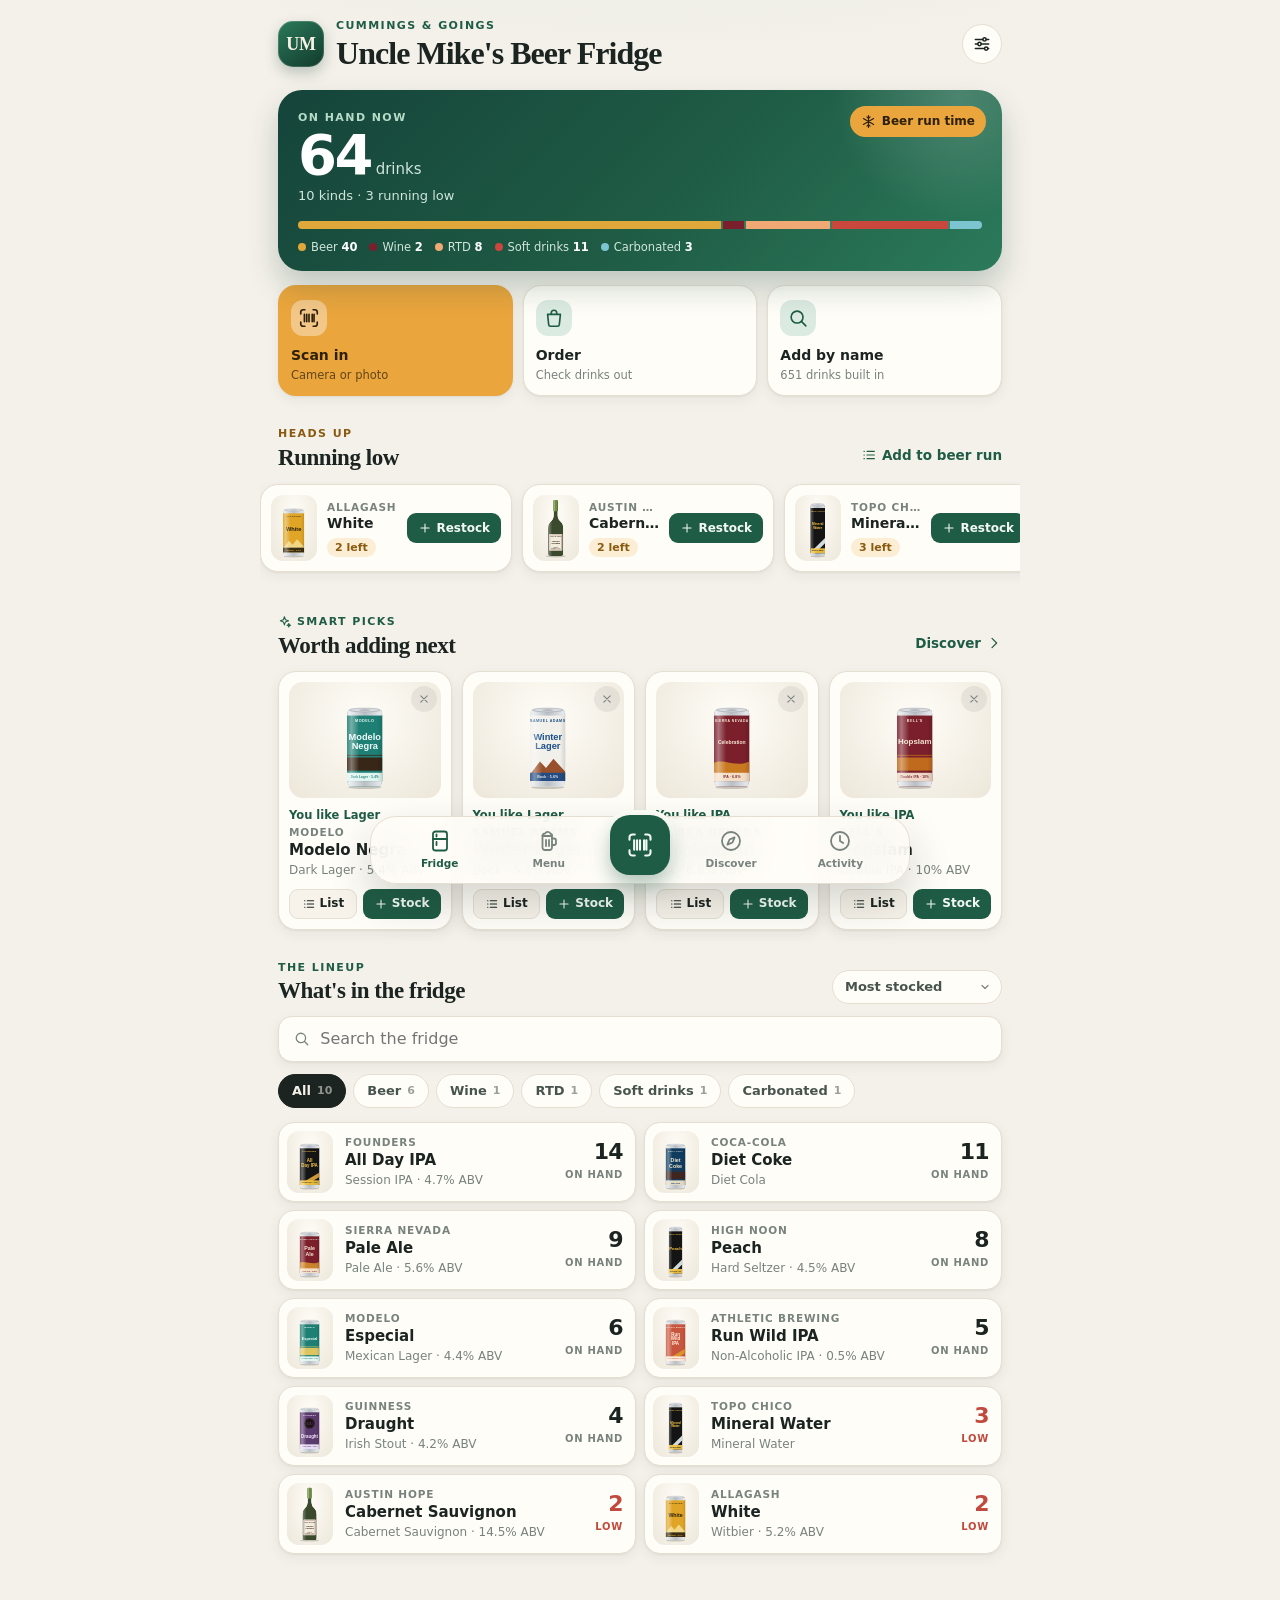
==== index.html @ 644006b5 "Deploy 2026-11-23 16:54 UTC" ====
<!doctype html>
<html lang="en">
  <head>
    <meta charset="UTF-8" />
    <meta name="viewport" content="width=device-width, initial-scale=1, viewport-fit=cover" />
    <meta name="theme-color" content="#f4f1ea" media="(prefers-color-scheme: light)" />
    <meta name="theme-color" content="#0f1513" media="(prefers-color-scheme: dark)" />
    <meta name="description" content="Scan-first beverage fridge inventory with a guest menu, cover flow and local brewery suggestions." />
    <meta name="robots" content="noindex" />
    <meta name="apple-mobile-web-app-capable" content="yes" />
    <meta name="apple-mobile-web-app-status-bar-style" content="default" />
    <meta name="apple-mobile-web-app-title" content="Beer Fridge" />
    <link rel="manifest" href="manifest.webmanifest" />
    <link rel="icon" href="icons/icon.svg" type="image/svg+xml" />
    <link rel="apple-touch-icon" href="icons/apple-touch-icon.png" />
    <link rel="stylesheet" href="styles.css" />
    <title>Uncle Mike's Beer Fridge</title>
  </head>
  <body>
    <svg width="0" height="0" style="position:absolute" aria-hidden="true">
      <defs>
        <symbol id="i-fridge" viewBox="0 0 24 24"><rect x="5" y="2.5" width="14" height="19" rx="2.5"/><path d="M5 10h14M8.5 5.5v2M8.5 13v3"/></symbol>
        <symbol id="i-mug" viewBox="0 0 24 24"><path d="M5.5 7h9.5v11.5A2.5 2.5 0 0 1 12.5 21h-4.5a2.5 2.5 0 0 1-2.5-2.5z"/><path d="M15 9.5h2a2 2 0 0 1 2 2v2.5a2 2 0 0 1-2 2h-2"/><path d="M5.5 7a2.5 2.5 0 0 1 2.6-2.5 3 3 0 0 1 5.4.2A2 2 0 0 1 15 7"/><path d="M9 11v6M12 11v6"/></symbol>
        <symbol id="i-scan" viewBox="0 0 24 24"><path d="M3 7.5V5.5A2.5 2.5 0 0 1 5.5 3h2M16.5 3h2A2.5 2.5 0 0 1 21 5.5v2M21 16.5v2a2.5 2.5 0 0 1-2.5 2.5h-2M7.5 21h-2A2.5 2.5 0 0 1 3 18.5v-2"/><path d="M7 8v8M9.5 8v8M12 8v8M15.5 8v8M17.5 8v8"/></symbol>
        <symbol id="i-compass" viewBox="0 0 24 24"><circle cx="12" cy="12" r="9"/><path d="M15.6 8.4l-2.1 5.1-5.1 2.1 2.1-5.1z"/></symbol>
        <symbol id="i-clock" viewBox="0 0 24 24"><circle cx="12" cy="12" r="9"/><path d="M12 7v5l3.2 2"/></symbol>
        <symbol id="i-sliders" viewBox="0 0 24 24"><path d="M4 6.5h9M17 6.5h3M4 12h3M11 12h9M4 17.5h11M19 17.5h1"/><circle cx="15" cy="6.5" r="2"/><circle cx="9" cy="12" r="2"/><circle cx="17" cy="17.5" r="2"/></symbol>
        <symbol id="i-search" viewBox="0 0 24 24"><circle cx="11" cy="11" r="6.5"/><path d="M16 16l4.5 4.5"/></symbol>
        <symbol id="i-plus" viewBox="0 0 24 24"><path d="M12 5v14M5 12h14"/></symbol>
        <symbol id="i-minus" viewBox="0 0 24 24"><path d="M5 12h14"/></symbol>
        <symbol id="i-x" viewBox="0 0 24 24"><path d="M6.5 6.5l11 11M17.5 6.5l-11 11"/></symbol>
        <symbol id="i-check" viewBox="0 0 24 24"><path d="M5 12.5l4.5 4.5L19 7.5"/></symbol>
        <symbol id="i-flash" viewBox="0 0 24 24"><path d="M13 2.5L5.5 13H11l-1 8.5L18.5 11H13z"/></symbol>
        <symbol id="i-camera" viewBox="0 0 24 24"><path d="M4 8.5A2.5 2.5 0 0 1 6.5 6h1.8l1.4-2h4.6l1.4 2h1.8A2.5 2.5 0 0 1 20 8.5v8a2.5 2.5 0 0 1-2.5 2.5h-11A2.5 2.5 0 0 1 4 16.5z"/><circle cx="12" cy="12.5" r="3.5"/></symbol>
        <symbol id="i-pin" viewBox="0 0 24 24"><path d="M12 21s-6.5-5.6-6.5-11a6.5 6.5 0 0 1 13 0c0 5.4-6.5 11-6.5 11z"/><circle cx="12" cy="10" r="2.4"/></symbol>
        <symbol id="i-locate" viewBox="0 0 24 24"><circle cx="12" cy="12" r="7"/><circle cx="12" cy="12" r="2"/><path d="M12 2.5v3M12 18.5v3M2.5 12h3M18.5 12h3"/></symbol>
        <symbol id="i-share" viewBox="0 0 24 24"><path d="M12 3v12M7.5 7.5L12 3l4.5 4.5"/><path d="M5 12v6.5A2.5 2.5 0 0 0 7.5 21h9a2.5 2.5 0 0 0 2.5-2.5V12"/></symbol>
        <symbol id="i-copy" viewBox="0 0 24 24"><rect x="8.5" y="8.5" width="12" height="12" rx="2.5"/><path d="M15.5 8.5V6A2.5 2.5 0 0 0 13 3.5H6A2.5 2.5 0 0 0 3.5 6v7A2.5 2.5 0 0 0 6 15.5h2.5"/></symbol>
        <symbol id="i-star" viewBox="0 0 24 24"><path d="M12 3.5l2.6 5.3 5.9.9-4.3 4.1 1 5.8L12 16.9l-5.2 2.7 1-5.8-4.3-4.1 5.9-.9z"/></symbol>
        <symbol id="i-bag" viewBox="0 0 24 24"><path d="M5 8h14l-1.2 11.2A2 2 0 0 1 15.8 21H8.2a2 2 0 0 1-2-1.8z"/><path d="M9 8V6.5a3 3 0 0 1 6 0V8"/></symbol>
        <symbol id="i-list" viewBox="0 0 24 24"><path d="M9 6.5h11M9 12h11M9 17.5h11M4.5 6.5h.5M4.5 12h.5M4.5 17.5h.5"/></symbol>
        <symbol id="i-left" viewBox="0 0 24 24"><path d="M15 5l-7 7 7 7"/></symbol>
        <symbol id="i-right" viewBox="0 0 24 24"><path d="M9 5l7 7-7 7"/></symbol>
        <symbol id="i-trash" viewBox="0 0 24 24"><path d="M4 7h16M10 11v6M14 11v6M6 7l1 12.5A1.5 1.5 0 0 0 8.5 21h7a1.5 1.5 0 0 0 1.5-1.5L18 7M9 7V4.5A1.5 1.5 0 0 1 10.5 3h3A1.5 1.5 0 0 1 15 4.5V7"/></symbol>
        <symbol id="i-edit" viewBox="0 0 24 24"><path d="M4 20h4L19 9a2.8 2.8 0 0 0-4-4L4 16z"/><path d="M13.5 6.5l4 4"/></symbol>
        <symbol id="i-spark" viewBox="0 0 24 24"><path d="M11 3l1.8 5.2L18 10l-5.2 1.8L11 17l-1.8-5.2L4 10l5.2-1.8z"/><path d="M18.5 14.5l.8 2.2 2.2.8-2.2.8-.8 2.2-.8-2.2-2.2-.8 2.2-.8z"/></symbol>
        <symbol id="i-snow" viewBox="0 0 24 24"><path d="M12 2.5v19M3.8 7.2l16.4 9.6M20.2 7.2L3.8 16.8"/><path d="M9.5 4.5L12 7l2.5-2.5M9.5 19.5L12 17l2.5 2.5"/></symbol>
        <symbol id="i-image" viewBox="0 0 24 24"><rect x="3.5" y="5" width="17" height="14" rx="2.5"/><circle cx="9" cy="10" r="1.6"/><path d="M20.5 16l-5-5-8.5 8"/></symbol>
        <symbol id="i-globe" viewBox="0 0 24 24"><circle cx="12" cy="12" r="9"/><path d="M3 12h18M12 3a14 14 0 0 1 0 18M12 3a14 14 0 0 0 0 18"/></symbol>
        <symbol id="i-in" viewBox="0 0 24 24"><path d="M12 3.5v12M7 10.5l5 5 5-5M5 20.5h14"/></symbol>
        <symbol id="i-out" viewBox="0 0 24 24"><path d="M12 20.5v-12M7 13.5l5-5 5 5M5 3.5h14"/></symbol>
      </defs>
    </svg>

    <a class="skip-link" href="#main">Skip to content</a>

    <main class="app-shell" id="main">
      <!-- ============================== FRIDGE (home) ============================== -->
      <section class="screen is-active" id="screen-home" data-route="" aria-labelledby="fridge-title">
        <header class="topbar">
          <div class="brand-mark" aria-hidden="true">UM</div>
          <div class="topbar-text">
            <p class="eyebrow">Cummings &amp; Goings</p>
            <h1 id="fridge-title">Uncle Mike's Beer Fridge</h1>
          </div>
          <button class="icon-btn" id="open-settings" type="button" aria-label="Settings"><svg><use href="#i-sliders"/></svg></button>
        </header>

        <section class="hero" id="hero" aria-label="Fridge summary">
          <div class="hero-glow" aria-hidden="true"></div>
          <div class="hero-main">
            <p class="eyebrow">On hand now</p>
            <p class="hero-total"><strong id="hero-total">0</strong> <span>drinks</span></p>
            <p class="hero-sub" id="hero-sub">0 kinds</p>
          </div>
          <div class="hero-status" id="hero-status"><svg aria-hidden="true"><use href="#i-snow"/></svg><span>Stocked up</span></div>
          <div class="hero-bar" id="hero-bar" aria-hidden="true"></div>
          <ul class="hero-legend" id="hero-legend"></ul>
        </section>

        <div class="quick-actions">
          <button class="qa qa-primary" type="button" data-open-add="scan"><svg aria-hidden="true"><use href="#i-scan"/></svg><span><b>Scan in</b><small>Camera or photo</small></span></button>
          <button class="qa" type="button" data-go="menu"><svg aria-hidden="true"><use href="#i-bag"/></svg><span><b>Order</b><small>Check drinks out</small></span></button>
          <button class="qa" type="button" data-open-add="search"><svg aria-hidden="true"><use href="#i-search"/></svg><span><b>Add by name</b><small id="qa-catalog-count">Search the catalog</small></span></button>
        </div>

        <section class="section" id="low-section" hidden aria-labelledby="low-title">
          <div class="section-head">
            <div><p class="eyebrow warn">Heads up</p><h2 id="low-title">Running low</h2></div>
            <button class="text-btn" type="button" id="low-to-run"><svg aria-hidden="true"><use href="#i-list"/></svg>Add to beer run</button>
          </div>
          <div class="h-scroll" id="low-list"></div>
        </section>

        <section class="section" id="picks-section" aria-labelledby="picks-title">
          <div class="section-head">
            <div><p class="eyebrow"><svg class="eyebrow-icon" aria-hidden="true"><use href="#i-spark"/></svg>Smart picks</p><h2 id="picks-title">Worth adding next</h2></div>
            <button class="text-btn" type="button" data-go="discover">Discover<svg aria-hidden="true"><use href="#i-right"/></svg></button>
          </div>
          <div class="pick-grid" id="home-picks"></div>
        </section>

        <section class="section" aria-labelledby="lineup-title">
          <div class="section-head">
            <div><p class="eyebrow">The lineup</p><h2 id="lineup-title">What's in the fridge</h2></div>
            <label class="select-pill"><span class="visually-hidden">Sort</span>
              <select id="inv-sort">
                <option value="count">Most stocked</option>
                <option value="low">Running low first</option>
                <option value="name">A–Z</option>
                <option value="recent">Recently added</option>
                <option value="rating">Top rated</option>
              </select>
            </label>
          </div>
          <label class="search-field"><svg aria-hidden="true"><use href="#i-search"/></svg><input id="inv-search" type="search" placeholder="Search the fridge" autocomplete="off" enterkeyhint="search" /></label>
          <div class="chips" id="inv-chips" role="group" aria-label="Filter by type"></div>
          <div class="inventory-list" id="inventory-list" aria-live="polite"></div>
        </section>
      </section>

      <!-- ============================== MENU ============================== -->
      <section class="screen" id="screen-menu" data-route="menu" aria-labelledby="menu-title">
        <div class="guest-banner" id="guest-banner" hidden>
          <svg aria-hidden="true"><use href="#i-fridge"/></svg>
          <p><b id="guest-name">The fridge</b><span id="guest-when">Menu snapshot</span></p>
        </div>
        <header class="screen-head">
          <div>
            <p class="eyebrow" id="menu-eyebrow">Available now</p>
            <h1 id="menu-title">Fridge Menu</h1>
            <p class="screen-sub" id="menu-subtitle">Swipe through what's cold. Tap a drink to order it.</p>
          </div>
          <div class="seg" id="menu-view" role="group" aria-label="Menu layout">
            <button type="button" data-view="flow" aria-pressed="true">Flow</button>
            <button type="button" data-view="grid" aria-pressed="false">Grid</button>
          </div>
        </header>
        <div class="chips" id="menu-type-chips" role="group" aria-label="Filter menu by type"></div>
        <div class="chips chips-sub" id="menu-style-chips" role="group" aria-label="Filter by style" hidden></div>

        <section class="stage" id="menu-flow" aria-label="Cover flow of drinks">
          <div class="coverflow" id="coverflow" tabindex="0" role="listbox" aria-label="Drinks in the fridge" aria-describedby="cf-caption">
            <button class="cf-nav cf-prev" type="button" aria-label="Previous drink"><svg><use href="#i-left"/></svg></button>
            <div class="cf-track" id="cf-track"></div>
            <button class="cf-nav cf-next" type="button" aria-label="Next drink"><svg><use href="#i-right"/></svg></button>
          </div>
          <div class="shelf" aria-hidden="true"></div>
          <div class="cf-caption" id="cf-caption" aria-live="polite"></div>
        </section>
        <div class="menu-grid" id="menu-grid" hidden></div>
        <div class="empty" id="menu-empty" hidden></div>

        <section class="share-card owner-only" id="share-card" aria-labelledby="share-title">
          <div class="share-copy">
            <p class="eyebrow">For guests</p>
            <h2 id="share-title">Share the menu</h2>
            <p id="share-note">Guests scan this to see what's cold right now, no app needed.</p>
            <div class="share-actions">
              <button class="btn btn-small" type="button" id="share-btn"><svg aria-hidden="true"><use href="#i-share"/></svg>Share link</button>
              <button class="btn btn-small btn-ghost" type="button" id="copy-link"><svg aria-hidden="true"><use href="#i-copy"/></svg>Copy</button>
            </div>
          </div>
          <div class="qr-card"><div class="qr" id="share-qr" aria-busy="true"></div><span>Scan for the menu</span></div>
        </section>
      </section>

      <!-- ============================== DISCOVER ============================== -->
      <section class="screen" id="screen-discover" data-route="discover" aria-labelledby="discover-title">
        <header class="screen-head">
          <div>
            <p class="eyebrow"><svg class="eyebrow-icon" aria-hidden="true"><use href="#i-spark"/></svg>Smart suggest</p>
            <h1 id="discover-title">Discover</h1>
            <p class="screen-sub">Local breweries, seasonal picks and ideas based on what actually gets drunk.</p>
          </div>
        </header>

        <section class="loc-card" id="loc-card" aria-label="Fridge location">
          <div class="loc-row">
            <span class="loc-icon"><svg aria-hidden="true"><use href="#i-pin"/></svg></span>
            <div class="loc-text"><b id="loc-label">Set the fridge's home base</b><span id="loc-status">See breweries near you and beers brewed in your state.</span></div>
            <button class="text-btn" type="button" id="loc-change" hidden>Change</button>
          </div>
          <form class="loc-form" id="loc-form">
            <label class="search-field"><svg aria-hidden="true"><use href="#i-pin"/></svg><input id="loc-input" placeholder="ZIP code or city" autocomplete="postal-code" enterkeyhint="go" /></label>
            <button class="btn btn-small" type="submit">Set</button>
            <button class="btn btn-small btn-ghost" type="button" id="loc-device"><svg aria-hidden="true"><use href="#i-locate"/></svg>Use my location</button>
          </form>
        </section>

        <section class="section occasion" id="occasion-section" hidden aria-labelledby="occasion-title">
          <div class="occasion-head"><p class="eyebrow">Right now</p><h2 id="occasion-title"></h2><p id="occasion-blurb"></p></div>
          <div class="h-scroll" id="occasion-list"></div>
        </section>

        <div id="gaps-list"></div>

        <section class="section" id="breweries-section" hidden aria-labelledby="breweries-title">
          <div class="section-head"><div><p class="eyebrow">Within driving distance</p><h2 id="breweries-title">Breweries near you</h2></div><button class="text-btn" type="button" id="breweries-more" hidden>Show all</button></div>
          <div class="brewery-list" id="breweries-list"></div>
          <p class="credit">Brewery data: <a href="https://www.openbrewerydb.org/" target="_blank" rel="noopener">Open Brewery DB</a></p>
        </section>

        <section class="section" id="local-section" hidden aria-labelledby="local-title">
          <div class="section-head"><div><p class="eyebrow">Close to home</p><h2 id="local-title">Brewed near you</h2></div></div>
          <div class="h-scroll" id="local-list"></div>
        </section>

        <section class="section" id="foryou-section" aria-labelledby="foryou-title">
          <div class="section-head"><div><p class="eyebrow" id="foryou-reason">Based on ratings and checkouts</p><h2 id="foryou-title">Picked for this fridge</h2></div></div>
          <div class="h-scroll" id="foryou-list"></div>
        </section>

        <section class="section" id="seasonal-section" aria-labelledby="seasonal-title">
          <div class="section-head"><div><p class="eyebrow">Seasonal</p><h2 id="seasonal-title">In season now</h2></div></div>
          <div class="h-scroll" id="seasonal-list"></div>
        </section>

        <section class="section run-card" id="run-section" aria-labelledby="run-title">
          <div class="section-head">
            <div><p class="eyebrow"><svg class="eyebrow-icon" aria-hidden="true"><use href="#i-list"/></svg>Shopping list</p><h2 id="run-title">Beer run</h2></div>
            <button class="text-btn" type="button" id="run-share"><svg aria-hidden="true"><use href="#i-share"/></svg>Share list</button>
          </div>
          <div class="run-list" id="run-list"></div>
        </section>

        <section class="section" id="browse-section" aria-labelledby="browse-title">
          <div class="section-head"><div><p class="eyebrow" id="browse-count">The catalog</p><h2 id="browse-title">Browse every drink</h2></div></div>
          <label class="search-field"><svg aria-hidden="true"><use href="#i-search"/></svg><input id="browse-input" type="search" placeholder="Brewery, beer, style…" autocomplete="off" enterkeyhint="search" /></label>
          <div class="chips" id="browse-chips" role="group" aria-label="Filter catalog by type"></div>
          <div class="result-list" id="browse-list"></div>
        </section>
      </section>

      <!-- ============================== ACTIVITY ============================== -->
      <section class="screen" id="screen-activity" data-route="activity" aria-labelledby="activity-title">
        <header class="screen-head">
          <div>
            <p class="eyebrow">The ledger</p>
            <h1 id="activity-title">Cummings &amp; Goings</h1>
            <p class="screen-sub">Every drink in and out of the fridge.</p>
          </div>
        </header>
        <div class="stat-row" id="act-stats"></div>
        <div class="activity-list" id="activity-list"></div>
      </section>
    </main>

    <div class="order-bar" id="order-bar" hidden>
      <span class="order-icon"><svg aria-hidden="true"><use href="#i-bag"/></svg></span>
      <div><b id="order-summary">0 drinks</b><small>Tap review to check out</small></div>
      <button class="btn btn-amber" type="button" id="order-review">Review</button>
    </div>

    <nav class="tab-bar" aria-label="Main">
      <button class="tab is-active" type="button" data-screen="screen-home"><svg aria-hidden="true"><use href="#i-fridge"/></svg><span>Fridge</span></button>
      <button class="tab" type="button" data-screen="screen-menu"><svg aria-hidden="true"><use href="#i-mug"/></svg><span>Menu</span></button>
      <button class="tab tab-scan" type="button" id="tab-scan" aria-label="Scan drinks in"><svg aria-hidden="true"><use href="#i-scan"/></svg></button>
      <button class="tab" type="button" data-screen="screen-discover"><svg aria-hidden="true"><use href="#i-compass"/></svg><span>Discover</span></button>
      <button class="tab" type="button" data-screen="screen-activity"><svg aria-hidden="true"><use href="#i-clock"/></svg><span>Activity</span></button>
    </nav>

    <!-- ============================== ADD / SCAN SHEET ============================== -->
    <dialog class="sheet sheet-tall" id="sheet-add" aria-labelledby="add-title">
      <div class="sheet-panel add-panel">
        <header class="sheet-head">
          <h2 class="visually-hidden" id="add-title">Add drinks</h2>
          <div class="seg seg-dark" id="add-mode" role="group" aria-label="How to add">
            <button type="button" data-mode="scan" aria-pressed="true"><svg aria-hidden="true"><use href="#i-scan"/></svg>Scan</button>
            <button type="button" data-mode="search" aria-pressed="false"><svg aria-hidden="true"><use href="#i-search"/></svg>Search</button>
          </div>
          <button class="icon-btn" type="button" data-close aria-label="Close"><svg><use href="#i-x"/></svg></button>
        </header>

        <div class="scan-stage" id="scan-stage">
          <video id="scan-video" playsinline muted autoplay></video>
          <div class="reticle" aria-hidden="true"><i></i><i></i><i></i><i></i><span class="laser"></span></div>
          <p class="scan-status" id="scan-status" aria-live="polite">Starting camera…</p>
          <div class="scan-tools">
            <button class="round-btn" type="button" id="torch-btn" hidden aria-pressed="false" aria-label="Flashlight"><svg><use href="#i-flash"/></svg></button>
            <label class="round-btn" id="photo-btn" aria-label="Scan from a photo"><svg aria-hidden="true"><use href="#i-camera"/></svg><input type="file" id="photo-input" accept="image/*" capture="environment" /></label>
          </div>
          <div class="scan-fallback" id="scan-fallback" hidden>
            <svg aria-hidden="true"><use href="#i-camera"/></svg>
            <p id="scan-fallback-msg">Camera unavailable.</p>
            <div class="scan-fallback-actions">
              <label class="btn btn-small btn-amber"><svg aria-hidden="true"><use href="#i-camera"/></svg>Take a photo<input type="file" id="photo-input-2" accept="image/*" capture="environment" /></label>
              <button class="btn btn-small btn-glass" type="button" id="scan-retry">Try again</button>
            </div>
          </div>
          <div class="session-strip" id="session-strip" aria-live="polite"></div>
        </div>

        <div class="add-search">
          <label class="search-field search-big"><svg aria-hidden="true"><use href="#i-search"/></svg><input id="add-query" type="search" inputmode="search" placeholder="Search drinks or type a UPC" autocomplete="off" enterkeyhint="search" /></label>
          <p class="add-hint" id="add-hint"></p>
          <div class="result-list" id="add-results" role="listbox" aria-label="Matching drinks"></div>
          <button class="text-btn add-custom" type="button" id="add-custom"><svg aria-hidden="true"><use href="#i-plus"/></svg>Can't find it? Add a new drink</button>
        </div>

        <section class="confirm" id="confirm" hidden aria-labelledby="confirm-name">
          <div class="confirm-top">
            <div class="confirm-art" id="confirm-art"></div>
            <div class="confirm-info">
              <span class="badge" id="confirm-source">Catalog</span>
              <p class="confirm-brand" id="confirm-brand"></p>
              <h3 id="confirm-name">Drink</h3>
              <p class="confirm-meta" id="confirm-meta"></p>
              <p class="confirm-stock" id="confirm-stock"></p>
            </div>
            <button class="icon-btn icon-btn-small" type="button" id="confirm-close" aria-label="Dismiss"><svg><use href="#i-x"/></svg></button>
          </div>
          <div class="qty-row">
            <div class="qty-chips" id="qty-chips" role="group" aria-label="Quick quantity">
              <button type="button" data-qty="1">1</button><button type="button" data-qty="4">4</button><button type="button" data-qty="6">6</button><button type="button" data-qty="12">12</button><button type="button" data-qty="24">24</button>
            </div>
            <div class="stepper" role="group" aria-label="Quantity">
              <button type="button" data-step="-1" aria-label="One fewer"><svg><use href="#i-minus"/></svg></button>
              <output id="confirm-qty">1</output>
              <button type="button" data-step="1" aria-label="One more"><svg><use href="#i-plus"/></svg></button>
            </div>
          </div>
          <button class="btn btn-primary btn-block" type="button" id="confirm-add">Add to fridge</button>
          <div class="confirm-links">
            <button class="text-btn" type="button" id="confirm-edit"><svg aria-hidden="true"><use href="#i-edit"/></svg>Edit details</button>
            <button class="text-btn" type="button" id="confirm-other">Not this one?</button>
          </div>
          <div class="alts" id="confirm-alts" hidden></div>
        </section>

        <footer class="add-foot">
          <label class="switch"><input type="checkbox" id="rapid-toggle" /><span class="switch-ui" aria-hidden="true"></span>Keep scanning after each add</label>
          <button class="btn btn-small btn-ghost" type="button" data-close>Done</button>
        </footer>
      </div>
    </dialog>

    <!-- ============================== ITEM DETAIL ============================== -->
    <dialog class="sheet" id="sheet-item" aria-labelledby="item-name">
      <div class="sheet-panel item-panel">
        <div class="sheet-handle" aria-hidden="true"></div>
        <button class="icon-btn sheet-x" type="button" data-close aria-label="Close"><svg><use href="#i-x"/></svg></button>
        <div class="item-hero">
          <div class="item-art" id="item-art"></div>
          <div class="item-heading">
            <p class="item-brand" id="item-brand"></p>
            <h2 id="item-name">Drink</h2>
            <p class="item-origin" id="item-origin"></p>
            <div class="tag-row" id="item-tags"></div>
            <button class="rating-line" type="button" id="item-rating"></button>
          </div>
        </div>

        <div class="item-guest" id="item-guest">
          <div class="order-line">
            <div><b id="item-available">0 available</b><small>Add it to your order</small></div>
            <div class="stepper stepper-lg" role="group" aria-label="Order quantity">
              <button type="button" data-order-step="-1" aria-label="Remove one"><svg><use href="#i-minus"/></svg></button>
              <output id="item-order-qty">0</output>
              <button type="button" data-order-step="1" aria-label="Add one"><svg><use href="#i-plus"/></svg></button>
            </div>
          </div>
        </div>

        <div class="item-owner owner-only" id="item-owner">
          <div class="owner-grid">
            <div class="owner-cell">
              <span>On hand</span>
              <div class="stepper" role="group" aria-label="Correct the count">
                <button type="button" data-count-step="-1" aria-label="One fewer"><svg><use href="#i-minus"/></svg></button>
                <output id="item-count">0</output>
                <button type="button" data-count-step="1" aria-label="One more"><svg><use href="#i-plus"/></svg></button>
              </div>
            </div>
            <div class="owner-cell">
              <span>Low-stock alert at</span>
              <div class="stepper" role="group" aria-label="Low-stock alert level">
                <button type="button" data-par-step="-1" aria-label="Lower"><svg><use href="#i-minus"/></svg></button>
                <output id="item-par">3</output>
                <button type="button" data-par-step="1" aria-label="Higher"><svg><use href="#i-plus"/></svg></button>
              </div>
            </div>
          </div>
          <div class="item-actions">
            <button class="btn btn-small" type="button" id="item-stock"><svg aria-hidden="true"><use href="#i-in"/></svg>Stock in</button>
            <button class="btn btn-small btn-ghost" type="button" id="item-run"><svg aria-hidden="true"><use href="#i-list"/></svg>Beer run</button>
            <button class="btn btn-small btn-ghost" type="button" id="item-edit"><svg aria-hidden="true"><use href="#i-edit"/></svg>Edit</button>
            <button class="btn btn-small btn-ghost btn-danger" type="button" id="item-delete" aria-label="Delete drink"><svg aria-hidden="true"><use href="#i-trash"/></svg></button>
          </div>
          <p class="item-codes" id="item-codes"></p>
          <div class="item-history" id="item-history"></div>
        </div>
      </div>
    </dialog>

    <!-- ============================== EDIT / NEW DRINK ============================== -->
    <dialog class="sheet" id="sheet-form" aria-labelledby="form-title">
      <form class="sheet-panel form-panel" id="item-form" method="dialog" novalidate>
        <div class="sheet-handle" aria-hidden="true"></div>
        <button class="icon-btn sheet-x" type="button" data-close aria-label="Close"><svg><use href="#i-x"/></svg></button>
        <p class="eyebrow" id="form-eyebrow">New drink</p>
        <h2 id="form-title">Add a drink</h2>
        <p class="form-note" id="form-note"></p>
        <label class="field">Name<input id="f-name" required placeholder="e.g. All Day IPA" autocomplete="off" /></label>
        <label class="field">Brewery / brand<input id="f-brand" list="brand-options" placeholder="e.g. Founders" autocomplete="off" /></label>
        <datalist id="brand-options"></datalist>
        <div class="field-row">
          <label class="field">Type<select id="f-type"></select></label>
          <label class="field">Style<select id="f-style"></select></label>
        </div>
        <div class="field-row">
          <label class="field">ABV %<input id="f-abv" type="number" inputmode="decimal" min="0" max="70" step="0.1" placeholder="5.0" /></label>
          <label class="field">Size<input id="f-size" list="size-options" placeholder="12 fl oz" autocomplete="off" /></label>
        </div>
        <datalist id="size-options"></datalist>
        <div class="field-row">
          <label class="field">Brewed in (city)<input id="f-city" placeholder="City" autocomplete="off" /></label>
          <label class="field">State<input id="f-state" placeholder="ST" maxlength="2" autocomplete="off" /></label>
        </div>
        <div class="field-row" id="f-qty-row">
          <label class="field">Adding now<input id="f-qty" type="number" inputmode="numeric" min="0" step="1" value="1" /></label>
          <label class="field">Low-stock alert at<input id="f-par" type="number" inputmode="numeric" min="0" step="1" placeholder="3" /></label>
        </div>
        <button class="btn btn-primary btn-block" type="submit" id="form-submit">Save</button>
      </form>
    </dialog>

    <!-- ============================== ORDER REVIEW ============================== -->
    <dialog class="sheet" id="sheet-order" aria-labelledby="order-title">
      <div class="sheet-panel order-panel">
        <div class="sheet-handle" aria-hidden="true"></div>
        <button class="icon-btn sheet-x" type="button" data-close aria-label="Close"><svg><use href="#i-x"/></svg></button>
        <p class="eyebrow">Checking out</p>
        <h2 id="order-title">Your order</h2>
        <div class="order-lines" id="order-lines"></div>
        <label class="field">Who's grabbing? <span class="optional">(optional)</span><input id="order-by" placeholder="Name" autocomplete="off" maxlength="24" /></label>
        <div class="chips chips-tight" id="order-names"></div>
        <button class="btn btn-primary btn-block" type="button" id="order-confirm">Check out</button>
        <button class="text-btn btn-block" type="button" id="order-clear">Clear order</button>
      </div>
    </dialog>

    <!-- ============================== RATE ============================== -->
    <dialog class="sheet" id="sheet-rate" aria-labelledby="rate-title">
      <div class="sheet-panel rate-panel">
        <div class="sheet-handle" aria-hidden="true"></div>
        <button class="icon-btn sheet-x" type="button" data-close aria-label="Close"><svg><use href="#i-x"/></svg></button>
        <p class="eyebrow">Quick rating</p>
        <h2 id="rate-title">How was it?</h2>
        <p class="form-note">Ratings shape the menu and the smart picks.</p>
        <div class="rate-list" id="rate-list"></div>
        <button class="btn btn-primary btn-block" type="button" data-close id="rate-done">Done</button>
      </div>
    </dialog>

    <!-- ============================== SETTINGS ============================== -->
    <dialog class="sheet sheet-tall" id="sheet-settings" aria-labelledby="settings-title">
      <div class="sheet-panel settings-panel">
        <div class="sheet-handle" aria-hidden="true"></div>
        <button class="icon-btn sheet-x" type="button" data-close aria-label="Close"><svg><use href="#i-x"/></svg></button>
        <p class="eyebrow">Fridge controls</p>
        <h2 id="settings-title">Settings</h2>

        <div class="settings-group">
          <label class="field">Fridge name<input id="s-name" maxlength="40" autocomplete="off" /></label>
          <div class="settings-row"><div><b>Home base</b><span id="s-loc">Not set</span></div><button class="text-btn" type="button" id="s-loc-edit">Change</button></div>
        </div>

        <div class="settings-group">
          <h3>Scanning</h3>
          <label class="switch"><input type="checkbox" id="s-rapid" /><span class="switch-ui" aria-hidden="true"></span>Keep scanning after each add</label>
          <label class="switch"><input type="checkbox" id="s-beep" /><span class="switch-ui" aria-hidden="true"></span>Beep when a barcode is read</label>
          <label class="field">Default low-stock alert<input id="s-par" type="number" inputmode="numeric" min="0" max="48" step="1" /></label>
          <details class="advanced">
            <summary>Advanced: extra UPC lookup</summary>
            <p>Open Food Facts is checked first. For wider US beer coverage you can deploy the small proxy in <code>tools/upc-proxy-worker.js</code> and paste its URL here (use <code>{code}</code> where the UPC goes).</p>
            <label class="field">Lookup URL<input id="s-proxy" type="url" inputmode="url" placeholder="https://your-worker.workers.dev/?upc={code}" autocomplete="off" /></label>
          </details>
        </div>

        <div class="settings-group">
          <h3>Your data</h3>
          <p class="form-note">Everything is stored on this device. Export a backup to move it or keep it safe.</p>
          <div class="settings-buttons">
            <button class="btn btn-small btn-ghost" type="button" id="s-export">Export backup</button>
            <label class="btn btn-small btn-ghost">Import backup<input type="file" id="s-import" accept="application/json,.json" /></label>
            <button class="btn btn-small btn-ghost" type="button" id="s-reset">Load demo fridge</button>
            <button class="btn btn-small btn-ghost btn-danger" type="button" id="s-erase">Erase everything</button>
          </div>
        </div>

        <div class="settings-group about">
          <h3>About the data</h3>
          <p id="s-about">Catalog loading…</p>
          <p>Barcode lookups: <a href="https://world.openfoodfacts.org/" target="_blank" rel="noopener">Open Food Facts</a> (ODbL). Breweries: <a href="https://www.openbrewerydb.org/" target="_blank" rel="noopener">Open Brewery DB</a>. Places: Zippopotam.us and Open-Meteo.</p>
        </div>
      </div>
    </dialog>

    <div class="toast" id="toast" role="status" aria-live="polite"><span id="toast-text"></span><button type="button" id="toast-action" hidden>Undo</button></div>

    <script type="module" src="js/app.js"></script>
  </body>
</html>
---- styles.css ----
/* Uncle Mike's Beer Fridge — design tokens, light + dark */
:root {
  color-scheme: light dark;
  --bg: #f4f1ea;
  --bg-glow: #e3eadf;
  --surface: #fffdf8;
  --surface-2: #f7f3ea;
  --surface-3: #ede7da;
  --ink: #1b2420;
  --ink-2: #47544d;
  --muted: #78837d;
  --line: #e5dfd2;
  --line-2: #d6cdbb;
  --brand: #1f5c45;
  --brand-2: #2b7a5b;
  --brand-soft: #dcebe2;
  --brand-ink: #f3faf6;
  --amber: #eaa53d;
  --amber-ink: #2e2008;
  --amber-soft: #fbeed4;
  --amber-text: #8a5a10;
  --danger: #c2493d;
  --danger-soft: #f8e1dd;
  --ok: #2e8b57;
  --star-empty: #d9d1c0;
  --shadow-1: 0 1px 2px rgb(30 40 35 / 6%), 0 4px 14px rgb(30 40 35 / 6%);
  --shadow-2: 0 18px 40px rgb(20 32 26 / 18%);
  --radius: 18px;
  --tabbar-h: 70px;
  --gutter: 18px;
  --font-display: ui-serif, "New York", "Iowan Old Style", "Palatino Linotype", Georgia, serif;
  --font-body: system-ui, -apple-system, BlinkMacSystemFont, "SF Pro Text", "Segoe UI", Roboto, "Helvetica Neue", sans-serif;
  --font-num: ui-rounded, "SF Pro Rounded", system-ui, -apple-system, sans-serif;
}

@media (prefers-color-scheme: dark) {
  :root {
    --bg: #0f1513;
    --bg-glow: #17231e;
    --surface: #171f1c;
    --surface-2: #1c2622;
    --surface-3: #24302b;
    --ink: #edf2ee;
    --ink-2: #c1cbc5;
    --muted: #8a9791;
    --line: #29342f;
    --line-2: #36443d;
    --brand: #5cb891;
    --brand-2: #73cba6;
    --brand-soft: #1d3a2e;
    --brand-ink: #0b1611;
    --amber: #f1b54f;
    --amber-soft: #3a2c13;
    --amber-text: #f1c071;
    --danger: #e3735f;
    --danger-soft: #3b201b;
    --ok: #63c58d;
    --star-empty: #3a4842;
    --shadow-1: 0 1px 2px rgb(0 0 0 / 35%), 0 6px 18px rgb(0 0 0 / 22%);
    --shadow-2: 0 20px 44px rgb(0 0 0 / 55%);
  }
}

/* ---------- Base ---------- */
*, *::before, *::after { box-sizing: border-box; }
html { -webkit-text-size-adjust: 100%; }
body {
  margin: 0;
  min-height: 100dvh;
  background: radial-gradient(1100px 420px at 50% -220px, var(--bg-glow), transparent 70%), var(--bg);
  color: var(--ink);
  font-family: var(--font-body);
  font-size: 15px;
  line-height: 1.4;
  -webkit-font-smoothing: antialiased;
  -webkit-tap-highlight-color: transparent;
}
body.has-sheet { overflow: hidden; }
[hidden] { display: none !important; }
button { font: inherit; cursor: pointer; color: inherit; }
button:disabled { cursor: default; }
input, select, textarea { font: inherit; color: inherit; }
h1, h2, h3, p { margin-top: 0; }
a { color: var(--brand); }
img { max-width: 100%; }
svg { width: 1.15em; height: 1.15em; flex: none; }
use { fill: none; stroke: currentColor; stroke-width: 1.8; stroke-linecap: round; stroke-linejoin: round; }
.art { width: 100%; height: auto; display: block; overflow: visible; }
:focus-visible { outline: 2.5px solid var(--brand); outline-offset: 2px; }
code { font-family: ui-monospace, SFMono-Regular, Menlo, monospace; font-size: .9em; background: var(--surface-3); padding: 1px 5px; border-radius: 5px; }
.visually-hidden { position: absolute !important; width: 1px; height: 1px; padding: 0; margin: -1px; overflow: hidden; clip: rect(0 0 0 0); white-space: nowrap; border: 0; }
.skip-link { position: absolute; left: 12px; top: -80px; z-index: 100; padding: 10px 14px; border-radius: 10px; background: var(--ink); color: var(--bg); text-decoration: none; }
.skip-link:focus { top: 12px; }
.muted { color: var(--muted); font-size: 13.5px; }

.app-shell {
  max-width: 760px;
  margin: 0 auto;
  padding: calc(env(safe-area-inset-top) + 18px) var(--gutter) calc(var(--tabbar-h) + env(safe-area-inset-bottom) + 32px);
}
body.has-order .app-shell { padding-bottom: calc(var(--tabbar-h) + env(safe-area-inset-bottom) + 110px); }
.screen { display: none; }
.screen.is-active { display: block; animation: rise .28s ease; }

/* ---------- Type & headings ---------- */
.eyebrow { display: flex; align-items: center; gap: 5px; margin: 0 0 4px; font-size: 11px; font-weight: 800; letter-spacing: .13em; text-transform: uppercase; color: var(--brand); }
.eyebrow.warn { color: var(--amber-text); }
.eyebrow-icon { width: 14px; height: 14px; }
.brand-line { margin: 0; font-size: 10.5px; font-weight: 800; letter-spacing: .08em; text-transform: uppercase; color: var(--muted); white-space: nowrap; overflow: hidden; text-overflow: ellipsis; }

.topbar { display: flex; align-items: center; gap: 12px; }
.brand-mark { width: 46px; height: 46px; flex: none; display: grid; place-items: center; border-radius: 15px; font: 800 18px/1 var(--font-display); letter-spacing: -.02em; color: #f6f1e4; background: linear-gradient(145deg, #2b7a5b, #123a2c); box-shadow: inset 0 0 0 1px rgb(255 255 255 / 16%), 0 6px 14px rgb(18 58 44 / 25%); }
.topbar-text { flex: 1; min-width: 0; }
.topbar h1 { margin: 0; font: 700 clamp(24px, 6.6vw, 32px)/1.02 var(--font-display); letter-spacing: -.03em; }

.screen-head { display: flex; align-items: flex-end; justify-content: space-between; gap: 12px; padding: 6px 0 6px; }
.screen-head h1 { margin: 0; font: 700 clamp(31px, 8.4vw, 42px)/1 var(--font-display); letter-spacing: -.035em; }
.screen-sub { margin: 8px 0 0; max-width: 46ch; color: var(--ink-2); font-size: 14.5px; line-height: 1.4; }

.section { margin-top: 30px; }
.section-head { display: flex; align-items: flex-end; justify-content: space-between; gap: 12px; margin-bottom: 12px; }
.section-head h2 { margin: 0; font: 700 23px/1.08 var(--font-display); letter-spacing: -.02em; }
.section-blurb { margin: 5px 0 0; color: var(--ink-2); font-size: 13.5px; }

/* ---------- Buttons ---------- */
.btn { display: inline-flex; align-items: center; justify-content: center; gap: 7px; min-height: 46px; padding: 0 18px; border: 1px solid transparent; border-radius: 14px; background: var(--brand); color: var(--brand-ink); font-size: 15px; font-weight: 700; text-decoration: none; white-space: nowrap; transition: transform .12s ease, filter .12s ease; }
.btn:active { transform: scale(.98); }
.btn svg { width: 18px; height: 18px; }
.btn-small { min-height: 36px; padding: 0 13px; border-radius: 11px; font-size: 13px; }
.btn-small svg { width: 16px; height: 16px; }
.btn-block { width: 100%; }
.btn-ghost { background: var(--surface-2); color: var(--ink); border-color: var(--line); }
.btn-amber { background: var(--amber); color: var(--amber-ink); }
.btn-glass { background: rgb(255 255 255 / 14%); color: #fff; border-color: rgb(255 255 255 / 22%); }
.btn-danger { color: var(--danger); }
.is-armed { background: var(--danger) !important; color: #fff !important; border-color: transparent !important; }
label.btn { position: relative; overflow: hidden; cursor: pointer; }
label.btn input[type="file"] { position: absolute; inset: 0; opacity: 0; cursor: pointer; font-size: 0; }
.text-btn { display: inline-flex; align-items: center; gap: 5px; padding: 6px 0; border: 0; background: none; color: var(--brand); font-size: 13.5px; font-weight: 700; }
.text-btn svg { width: 16px; height: 16px; }
.icon-btn { flex: none; width: 40px; height: 40px; display: grid; place-items: center; border: 1px solid var(--line); border-radius: 50%; background: var(--surface); color: var(--ink); }
.icon-btn svg { width: 20px; height: 20px; }
.icon-btn-small { width: 32px; height: 32px; }
.icon-btn-small svg { width: 16px; height: 16px; }
.mini-btn { display: inline-flex; align-items: center; justify-content: center; gap: 4px; height: 30px; padding: 0 10px; border: 1px solid var(--line); border-radius: 9px; background: var(--surface-2); color: var(--ink); font-size: 12px; font-weight: 700; text-decoration: none; white-space: nowrap; }
.mini-btn svg { width: 14px; height: 14px; }
.mini-primary { background: var(--brand); border-color: transparent; color: var(--brand-ink); }
.round-btn { position: relative; overflow: hidden; width: 44px; height: 44px; display: grid; place-items: center; border: 1px solid rgb(255 255 255 / 22%); border-radius: 50%; background: rgb(10 16 13 / 60%); color: #fff; cursor: pointer; backdrop-filter: blur(8px); -webkit-backdrop-filter: blur(8px); }
.round-btn svg { width: 21px; height: 21px; }
.round-btn input[type="file"] { position: absolute; inset: 0; opacity: 0; cursor: pointer; font-size: 0; }
.round-btn[aria-pressed="true"] { background: var(--amber); color: var(--amber-ink); }

.seg { flex: none; display: inline-flex; padding: 3px; border: 1px solid var(--line); border-radius: 13px; background: var(--surface-3); }
.seg button { display: inline-flex; align-items: center; gap: 6px; height: 32px; padding: 0 12px; border: 0; border-radius: 10px; background: transparent; color: var(--ink-2); font-size: 13px; font-weight: 700; }
.seg button[aria-pressed="true"] { background: var(--surface); color: var(--ink); box-shadow: var(--shadow-1); }
.seg svg { width: 16px; height: 16px; }

.stepper { display: inline-flex; align-items: center; gap: 2px; padding: 3px; border: 1px solid var(--line); border-radius: 13px; background: var(--surface-2); }
.stepper button { width: 34px; height: 34px; display: grid; place-items: center; padding: 0; border: 0; border-radius: 10px; background: transparent; }
.stepper button:active { background: var(--surface-3); }
.stepper button:disabled { opacity: .3; }
.stepper svg { width: 18px; height: 18px; }
.stepper output { min-width: 30px; text-align: center; font: 800 16px/1 var(--font-num); }
.stepper-lg button { width: 42px; height: 42px; }
.stepper-lg output { min-width: 40px; font-size: 19px; }

.switch { position: relative; display: flex; align-items: center; gap: 10px; font-size: 13.5px; font-weight: 600; color: var(--ink-2); cursor: pointer; }
.switch input { position: absolute; opacity: 0; pointer-events: none; }
.switch-ui { position: relative; flex: none; width: 42px; height: 26px; border-radius: 99px; background: var(--line-2); transition: background .2s; }
.switch-ui::after { content: ""; position: absolute; top: 3px; left: 3px; width: 20px; height: 20px; border-radius: 50%; background: #fff; box-shadow: 0 1px 3px rgb(0 0 0 / 25%); transition: transform .2s; }
.switch input:checked + .switch-ui { background: var(--brand); }
.switch input:checked + .switch-ui::after { transform: translateX(16px); }
.switch input:focus-visible + .switch-ui { outline: 2.5px solid var(--brand); outline-offset: 2px; }

/* ---------- Chips, search, selects ---------- */
.chips { display: flex; gap: 7px; overflow-x: auto; margin: 0 calc(var(--gutter) * -1); padding: 12px var(--gutter) 4px; scrollbar-width: none; }
.chips::-webkit-scrollbar, .h-scroll::-webkit-scrollbar { display: none; }
.chip { flex: none; display: inline-flex; align-items: center; gap: 6px; height: 34px; padding: 0 13px; border: 1px solid var(--line); border-radius: 99px; background: var(--surface); color: var(--ink-2); font-size: 13px; font-weight: 600; }
.chip.is-active { background: var(--ink); border-color: var(--ink); color: var(--bg); }
.chip-count { font: 700 11px/1 var(--font-num); opacity: .55; }
.chips-sub { padding-top: 6px; }
.chips-sub .chip { height: 30px; font-size: 12.5px; }
.chips-tight { margin: 0; padding: 8px 0 2px; }
.dot { display: inline-block; flex: none; width: 9px; height: 9px; border-radius: 50%; box-shadow: inset 0 0 0 1px rgb(0 0 0 / 14%); }

.search-field { display: flex; align-items: center; gap: 8px; min-height: 46px; padding: 0 14px; border: 1px solid var(--line); border-radius: 14px; background: var(--surface); color: var(--muted); box-shadow: var(--shadow-1); }
.search-field:focus-within { border-color: var(--brand); }
.search-field input { flex: 1; min-width: 0; height: 44px; border: 0; outline: 0; background: transparent; font-size: 16px; color: var(--ink); }
.search-field input::-webkit-search-cancel-button { filter: grayscale(1); }
.search-big { min-height: 52px; }

.select-pill select { appearance: none; -webkit-appearance: none; height: 34px; padding: 0 30px 0 12px; border: 1px solid var(--line); border-radius: 99px; background: var(--surface) url("data:image/svg+xml,%3Csvg xmlns='http://www.w3.org/2000/svg' viewBox='0 0 24 24' fill='none' stroke='%237a857f' stroke-width='2.4' stroke-linecap='round' stroke-linejoin='round'%3E%3Cpath d='M6 9l6 6 6-6'/%3E%3C/svg%3E") no-repeat right 10px center / 12px; color: var(--ink-2); font-size: 13px; font-weight: 600; }

.stars { display: inline-block; font-size: 14px; line-height: 1; letter-spacing: 1px; }
.stars::before { content: "★★★★★"; background: linear-gradient(90deg, var(--amber) calc(var(--rating) / 5 * 100%), var(--star-empty) calc(var(--rating) / 5 * 100%)); -webkit-background-clip: text; background-clip: text; color: transparent; }
.rating-num { font: 700 13px/1 var(--font-num); }
.rating-num small { font-weight: 600; opacity: .65; }
.stars-empty { font-size: 12.5px; color: var(--muted); }

/* ---------- Home ---------- */
.hero { position: relative; overflow: hidden; display: grid; grid-template-columns: 1fr; gap: 8px 12px; margin: 20px 0 14px; padding: 20px 20px 16px; border-radius: 24px; color: #f3faf6; background: linear-gradient(135deg, #15443a 0%, #1f5c45 55%, #2b7a5b 100%); box-shadow: 0 16px 30px rgb(23 72 58 / 24%); }
.hero-glow { position: absolute; top: -130px; right: -90px; width: 270px; height: 270px; border-radius: 50%; background: radial-gradient(circle, rgb(255 255 255 / 18%), transparent 65%); pointer-events: none; }
.hero .eyebrow { color: #b6dbc9; }
.hero-main { position: relative; }
.hero-total { margin: 2px 0 0; color: #cfe6da; font-size: 15px; }
.hero-total strong { font: 800 56px/.92 var(--font-num); letter-spacing: -.045em; color: #fff; }
.hero-sub { margin: 6px 0 0; color: #cfe6da; font-size: 13px; }
.hero-status { position: absolute; top: 16px; right: 16px; display: inline-flex; align-items: center; gap: 6px; padding: 7px 11px; border-radius: 99px; background: rgb(255 255 255 / 13%); font-size: 12px; font-weight: 700; white-space: nowrap; }
.hero-status svg { width: 15px; height: 15px; }
.hero[data-state="low"] .hero-status { background: var(--amber); color: var(--amber-ink); }
.hero[data-state="empty"] .hero-status { background: #c2493d; color: #fff; }
.hero-bar { grid-column: 1 / -1; display: flex; gap: 2px; height: 8px; margin-top: 8px; overflow: hidden; border-radius: 99px; background: rgb(255 255 255 / 12%); }
.hero-legend { grid-column: 1 / -1; display: flex; flex-wrap: wrap; gap: 4px 12px; margin: 2px 0 0; padding: 0; list-style: none; color: #cfe6da; font-size: 11.5px; }
.hero-legend i { display: inline-block; width: 8px; height: 8px; margin-right: 5px; border-radius: 50%; }
.hero-legend b { color: #fff; font-family: var(--font-num); }

.quick-actions { display: grid; grid-template-columns: repeat(3, minmax(0, 1fr)); gap: 10px; }
.qa { display: flex; flex-direction: column; align-items: flex-start; gap: 10px; padding: 14px 12px 13px; border: 1px solid var(--line); border-radius: 18px; background: var(--surface); box-shadow: var(--shadow-1); color: var(--ink); text-align: left; transition: transform .12s ease; }
.qa:active { transform: scale(.98); }
.qa svg { width: 22px; height: 22px; padding: 7px; box-sizing: content-box; border-radius: 12px; background: var(--brand-soft); color: var(--brand); }
.qa b { display: block; font-size: 14px; }
.qa small { display: block; margin-top: 2px; color: var(--muted); font-size: 11.5px; line-height: 1.25; }
.qa-primary { border-color: transparent; background: var(--amber); color: var(--amber-ink); }
.qa-primary svg { background: rgb(255 255 255 / 38%); color: var(--amber-ink); }
.qa-primary small { color: rgb(46 32 8 / 72%); }

.h-scroll { display: flex; gap: 10px; overflow-x: auto; margin: 0 calc(var(--gutter) * -1); padding: 2px var(--gutter) 12px; scroll-snap-type: x proximity; scrollbar-width: none; }
.h-scroll > * { scroll-snap-align: start; }

.low-card { flex: none; width: 252px; display: flex; align-items: center; gap: 10px; padding: 10px; border: 1px solid var(--line); border-radius: 18px; background: var(--surface); box-shadow: var(--shadow-1); }
.low-art { flex: none; width: 46px; height: 66px; display: grid; place-items: center; padding: 0; border: 0; border-radius: 12px; background: radial-gradient(ellipse at 50% 30%, var(--surface), var(--surface-3)); }
.low-art .art { width: auto; height: 60px; }
.low-text { flex: 1; min-width: 0; }
.low-text b { display: block; font-size: 14px; white-space: nowrap; overflow: hidden; text-overflow: ellipsis; }
.low-left { display: inline-block; margin-top: 4px; padding: 2px 8px; border-radius: 99px; background: var(--amber-soft); color: var(--amber-text); font-size: 11px; font-weight: 800; }
.low-left.is-out { background: var(--danger-soft); color: var(--danger); }

.pick-grid { display: grid; grid-template-columns: repeat(2, minmax(0, 1fr)); gap: 10px; }
.pick { position: relative; flex: none; width: 174px; display: flex; flex-direction: column; padding: 10px; border: 1px solid var(--line); border-radius: var(--radius); background: var(--surface); box-shadow: var(--shadow-1); }
.pick-grid .pick { width: auto; }
.pick-art { display: grid; place-items: center; height: 134px; padding: 8px 0; border: 0; border-radius: 14px; background: radial-gradient(ellipse at 50% 32%, var(--surface), var(--surface-3)); }
.pick-art .art { width: auto; height: 118px; transition: transform .2s ease; }
.pick-art:hover .art { transform: translateY(-3px) rotate(-2deg); }
.pick-compact .pick-art { height: 116px; }
.pick-compact .pick-art .art { height: 100px; }
.pick-body { min-width: 0; }
.pick-reason { margin: 10px 0 3px; color: var(--brand); font-size: 11.5px; font-weight: 700; line-height: 1.25; }
.pick h3 { margin: 2px 0 3px; font-size: 15px; line-height: 1.15; }
.pick-meta { margin: 0 0 10px; color: var(--muted); font-size: 12px; }
.pick-actions { display: flex; gap: 6px; margin-top: auto; }
.pick-actions .mini-btn { flex: 1; }
.pick-x { position: absolute; top: 14px; right: 14px; width: 26px; height: 26px; display: grid; place-items: center; padding: 0; border: 0; border-radius: 50%; background: rgb(0 0 0 / 6%); color: var(--muted); }
.pick-x svg { width: 14px; height: 14px; }

.inventory-list { display: grid; gap: 8px; margin-top: 10px; }
.inv-row { width: 100%; display: flex; align-items: center; gap: 12px; padding: 8px 12px 8px 8px; border: 1px solid var(--line); border-radius: 16px; background: var(--surface); color: var(--ink); text-align: left; box-shadow: var(--shadow-1); transition: transform .12s ease; }
.inv-row:active { transform: scale(.99); }
.inv-row.is-out { opacity: .62; }
.inv-text { flex: 1; min-width: 0; display: flex; flex-direction: column; gap: 1px; }
.inv-text b { font-size: 15px; white-space: nowrap; overflow: hidden; text-overflow: ellipsis; }
.inv-meta { color: var(--muted); font-size: 12px; white-space: nowrap; overflow: hidden; text-overflow: ellipsis; }
.inv-count { min-width: 54px; text-align: right; }
.inv-count strong { display: block; font: 800 22px/1.05 var(--font-num); letter-spacing: -.03em; }
.inv-count small { color: var(--muted); font-size: 10px; font-weight: 800; letter-spacing: .07em; text-transform: uppercase; }
.inv-count.is-low strong, .inv-count.is-low small { color: var(--danger); }

.thumb { flex: none; width: 46px; height: 62px; display: grid; place-items: center; overflow: hidden; border-radius: 12px; background: radial-gradient(ellipse at 50% 30%, var(--surface), var(--surface-3)); }
.thumb .art { width: auto; height: 56px; }
.thumb-icon { color: var(--brand); }
.thumb-icon svg { width: 24px; height: 24px; }

.empty-card { grid-column: 1 / -1; display: flex; flex-direction: column; align-items: center; gap: 6px; padding: 30px 20px; border: 1.5px dashed var(--line-2); border-radius: 20px; color: var(--ink-2); text-align: center; }
.empty-card > svg { width: 30px; height: 30px; color: var(--muted); }
.empty-card b { color: var(--ink); font-size: 16px; }
.empty-card p { margin: 0 0 8px; color: var(--muted); font-size: 13.5px; }

/* ---------- Menu + cover flow ---------- */
.guest-banner { display: flex; align-items: center; gap: 12px; margin-bottom: 12px; padding: 12px 14px; border: 1px solid var(--line); border-radius: 18px; background: var(--surface); }
.guest-banner > svg { width: 26px; height: 26px; color: var(--brand); }
.guest-banner p { margin: 0; }
.guest-banner b { display: block; font-size: 15px; }
.guest-banner span { color: var(--muted); font-size: 12.5px; }

.stage { --star-empty: rgb(255 255 255 / 22%); position: relative; overflow: hidden; margin: 8px calc(var(--gutter) * -1) 0; padding: 0 0 20px; color: #eef3f0; background: radial-gradient(130% 75% at 50% 0%, #2c3d36 0%, #151e1b 52%, #0a0f0d 100%); }
.stage::before { content: ""; position: absolute; top: 0; left: 14%; right: 14%; height: 3px; border-radius: 0 0 6px 6px; background: rgb(226 246 255 / 85%); box-shadow: 0 0 46px 20px rgb(186 228 255 / 16%); pointer-events: none; }
.coverflow { --card-w: clamp(132px, 41vw, 206px); position: relative; outline: none; }
.coverflow::after { content: ""; position: absolute; left: 6%; right: 6%; bottom: calc(var(--card-w) * .34); height: 1px; background: linear-gradient(90deg, transparent, rgb(255 255 255 / 34%), transparent); pointer-events: none; }
.coverflow:focus-visible { box-shadow: inset 0 0 0 2px var(--amber); }
.cf-track { display: flex; overflow-x: auto; overflow-y: hidden; padding: 34px calc(50% - var(--card-w) / 2) calc(var(--card-w) * .34); scroll-snap-type: x mandatory; overscroll-behavior-x: contain; scrollbar-width: none; -webkit-overflow-scrolling: touch; }
.cf-track::-webkit-scrollbar { display: none; }
.cf-card { flex: none; width: var(--card-w); padding: 0; border: 0; background: none; scroll-snap-align: center; transform-origin: 50% 62%; will-change: transform; -webkit-tap-highlight-color: transparent; }
.cf-art { display: block; }
.cf-art .art { filter: drop-shadow(0 16px 18px rgb(0 0 0 / 45%)); -webkit-box-reflect: below 3px linear-gradient(transparent 80%, rgb(255 255 255 / 26%)); }
.cf-card:focus-visible { outline: none; }
.cf-card:focus-visible .art { outline: 2px solid var(--amber); outline-offset: 8px; border-radius: 10px; }
.cf-nav { position: absolute; top: 44%; z-index: 120; width: 42px; height: 42px; display: grid; place-items: center; border: 1px solid rgb(255 255 255 / 18%); border-radius: 50%; background: rgb(255 255 255 / 10%); color: #fff; backdrop-filter: blur(6px); -webkit-backdrop-filter: blur(6px); }
.cf-nav svg { width: 20px; height: 20px; }
.cf-prev { left: 14px; }
.cf-next { right: 14px; }
@media (hover: none) { .cf-nav { display: none; } }
.shelf { display: none; }

.cf-caption { min-height: 168px; padding: 0 20px; text-align: center; }
.cf-caption .brand-line { color: #9db3a9; font-size: 11px; }
.cap-count { margin: 0 0 6px; color: #849a90; font: 600 11px/1 var(--font-num); letter-spacing: .06em; }
.cap-name { margin: 3px 0 4px; color: #fff; font: 700 28px/1.05 var(--font-display); letter-spacing: -.02em; }
.cap-meta { margin: 0 0 9px; color: #b8c6bf; font-size: 13.5px; }
.cap-row { display: flex; justify-content: center; align-items: center; gap: 8px; color: #d7e2dc; font-size: 13px; }
.cap-avail { padding: 3px 9px; border-radius: 99px; background: rgb(92 184 145 / 18%); color: #8fe0bb; font: 800 12px/1.3 var(--font-num); }
.cap-actions { display: flex; flex-wrap: wrap; justify-content: center; gap: 8px; margin-top: 14px; }
.stage .btn-ghost, .stage .stepper { border-color: rgb(255 255 255 / 16%); background: rgb(255 255 255 / 10%); color: #fff; }
.stage .stepper button:active { background: rgb(255 255 255 / 12%); }

.menu-grid { display: grid; grid-template-columns: repeat(2, minmax(0, 1fr)); gap: 12px; margin-top: 8px; }
.menu-card { display: flex; flex-direction: column; padding: 10px 12px 12px; border: 1px solid var(--line); border-radius: var(--radius); background: var(--surface); box-shadow: var(--shadow-1); }
.menu-card.is-selected { border-color: var(--amber); box-shadow: 0 0 0 2px var(--amber-soft), var(--shadow-1); }
.menu-card-art { display: grid; place-items: center; height: 152px; margin-bottom: 10px; padding: 0; border: 0; border-radius: 14px; background: radial-gradient(ellipse at 50% 30%, var(--surface), var(--surface-3)); }
.menu-card-art .art { width: auto; height: 134px; }
.menu-card h3 { margin: 2px 0 2px; font-size: 15px; line-height: 1.15; }
.menu-card-meta { margin: 0 0 8px; color: var(--muted); font-size: 12px; }
.menu-card-row { display: flex; align-items: center; justify-content: space-between; margin: auto 0 10px; font-size: 12px; }
.menu-card-row .cap-avail { background: var(--brand-soft); color: var(--brand); }
.menu-card .btn, .menu-card .stepper { width: 100%; }
.menu-card .stepper { justify-content: space-between; }

.share-card { display: flex; align-items: center; gap: 16px; margin-top: 20px; padding: 18px; border: 1px solid var(--line); border-radius: 22px; background: linear-gradient(135deg, var(--brand-soft), var(--surface) 72%); }
.share-copy { flex: 1; min-width: 0; }
.share-copy h2 { margin: 0 0 6px; font: 700 22px/1.1 var(--font-display); }
.share-copy p:not(.eyebrow) { margin: 0 0 12px; color: var(--ink-2); font-size: 13px; line-height: 1.45; }
.share-actions { display: flex; flex-wrap: wrap; gap: 8px; }
.qr-card { flex: none; width: 136px; padding: 10px; border-radius: 16px; background: #fff; text-align: center; box-shadow: var(--shadow-1); }
.qr { display: grid; place-items: center; width: 116px; height: 116px; margin: 0 auto; }
.qr svg { width: 100%; height: 100%; display: block; }
.qr[aria-busy="true"] { border-radius: 8px; background: repeating-linear-gradient(45deg, #f1f1f1 0 6px, #e7e7e7 6px 12px); animation: pulse 1.2s infinite; }
.qr-card > span { display: block; margin-top: 6px; color: #6b7570; font-size: 10px; font-weight: 800; letter-spacing: .07em; text-transform: uppercase; }
.qr-fallback { margin: 0; color: #555; font-size: 11px; }

.order-bar { position: fixed; z-index: 30; left: 50%; bottom: calc(var(--tabbar-h) + env(safe-area-inset-bottom) + 10px); width: min(calc(100% - 24px), 540px); display: flex; align-items: center; gap: 12px; padding: 10px 10px 10px 12px; border: 1px solid rgb(255 255 255 / 8%); border-radius: 18px; background: #16231d; color: #fff; box-shadow: 0 14px 30px rgb(10 20 15 / 35%); transform: translateX(-50%); animation: rise-x .25s ease; }
.order-icon { flex: none; width: 38px; height: 38px; display: grid; place-items: center; border-radius: 12px; background: rgb(255 255 255 / 10%); }
.order-icon svg { width: 20px; height: 20px; }
.order-bar > div { flex: 1; min-width: 0; }
.order-bar b { display: block; font-size: 14px; }
.order-bar small { color: #b8cbc1; font-size: 11.5px; }

/* ---------- Discover ---------- */
.loc-card { margin: 6px 0 8px; padding: 14px; border: 1px solid var(--line); border-radius: 20px; background: var(--surface); box-shadow: var(--shadow-1); }
.loc-row { display: flex; align-items: center; gap: 12px; }
.loc-icon { flex: none; width: 40px; height: 40px; display: grid; place-items: center; border-radius: 13px; background: var(--brand-soft); color: var(--brand); }
.loc-icon svg { width: 22px; height: 22px; }
.loc-text { flex: 1; min-width: 0; }
.loc-text b { display: block; font-size: 15px; }
.loc-text span { color: var(--muted); font-size: 12.5px; }
.loc-form { display: flex; flex-wrap: wrap; gap: 8px; margin-top: 12px; }
.loc-form .search-field { flex: 1 1 180px; box-shadow: none; }

.occasion { margin: 20px calc(var(--gutter) * -1) 0; padding: 18px 0 4px; background: linear-gradient(135deg, var(--amber-soft), transparent 85%); }
.occasion-head { padding: 0 var(--gutter); }
.occasion h2 { margin: 0; font: 700 26px/1.05 var(--font-display); letter-spacing: -.02em; }
.occasion-head p:last-child { margin: 5px 0 12px; color: var(--ink-2); font-size: 14px; }

.gap-card .section-head { margin-bottom: 10px; }

.brewery-list { display: grid; gap: 10px; }
.brewery { padding: 14px; border: 1px solid var(--line); border-radius: 18px; background: var(--surface); box-shadow: var(--shadow-1); }
.brewery-top { display: flex; justify-content: space-between; gap: 10px; }
.brewery-top b { display: block; font-size: 15px; }
.brewery-top span { color: var(--muted); font-size: 12.5px; }
.miles { flex: none; align-self: flex-start; padding: 4px 9px; border-radius: 99px; background: var(--brand-soft); color: var(--brand); font: 800 12px/1.2 var(--font-num); }
.brewery-beers { display: flex; flex-wrap: wrap; gap: 6px; margin-top: 10px; }
.beer-chip { display: inline-flex; align-items: center; gap: 6px; padding: 5px 10px; border: 1px solid var(--line); border-radius: 99px; background: var(--surface-2); color: var(--ink); font-size: 12px; font-weight: 600; }
.brewery-actions { display: flex; flex-wrap: wrap; gap: 6px; margin-top: 12px; }
.credit { margin: 8px 2px 0; color: var(--muted); font-size: 11.5px; }
.credit a { color: inherit; }

.run-card { padding: 16px; border: 1px solid var(--line); border-radius: 22px; background: var(--surface); box-shadow: var(--shadow-1); }
.run-card .section-head { margin-bottom: 4px; }
.run-row { display: flex; align-items: center; gap: 10px; padding: 10px 0; border-top: 1px solid var(--line); }
.run-row:first-child { border-top: 0; }
.run-row > div { flex: 1; min-width: 0; }
.run-row b { display: block; font-size: 14.5px; }
.run-row small { color: var(--muted); font-size: 12px; }
.run-dot { flex: none; width: 10px; height: 10px; border-radius: 50%; background: var(--danger); }
.run-dot.run-saved { background: var(--brand); }

.result-list { display: flex; flex-direction: column; gap: 6px; margin-top: 10px; }
.result { display: flex; align-items: center; gap: 6px; }
.result-main { flex: 1; min-width: 0; display: flex; align-items: center; gap: 12px; padding: 6px 10px 6px 6px; border: 1px solid var(--line); border-radius: 14px; background: var(--surface); color: var(--ink); text-align: left; }
.result-main:active { background: var(--surface-2); }
.result-main .thumb { width: 42px; height: 56px; }
.result-main .thumb .art { height: 50px; }
.result-text { min-width: 0; display: flex; flex-direction: column; }
.result-text b { font-size: 15px; white-space: nowrap; overflow: hidden; text-overflow: ellipsis; }
.result-meta { color: var(--muted); font-size: 12px; white-space: nowrap; overflow: hidden; text-overflow: ellipsis; }
.tag { margin-left: 6px; padding: 1px 6px; border-radius: 6px; background: var(--brand-soft); color: var(--brand); font-size: 10px; font-style: normal; letter-spacing: .02em; text-transform: none; }
.results-title { margin: 8px 2px 2px; color: var(--muted); font-size: 11px; font-weight: 800; letter-spacing: .1em; text-transform: uppercase; }

/* ---------- Activity ---------- */
.stat-row { display: grid; grid-template-columns: 1fr 1fr; gap: 10px; margin: 8px 0 6px; }
.stat { padding: 14px; border: 1px solid var(--line); border-radius: 18px; background: var(--surface); box-shadow: var(--shadow-1); }
.stat span { display: block; color: var(--muted); font-size: 12px; font-weight: 700; }
.stat b { display: block; margin-top: 2px; font: 800 27px/1.1 var(--font-num); letter-spacing: -.02em; }
.stat-in { color: var(--ok); }
.stat-out { color: var(--danger); }
.stat-wide { grid-column: 1 / -1; }
.stat-wide b { font: 700 19px/1.2 var(--font-display); }
.stat small { color: var(--muted); font-size: 12px; }
.day-label { margin: 22px 0 4px; color: var(--muted); font-size: 12px; font-weight: 800; letter-spacing: .1em; text-transform: uppercase; }
.act-row { display: flex; align-items: center; gap: 12px; padding: 11px 0; border-bottom: 1px solid var(--line); }
.act-icon { flex: none; width: 34px; height: 34px; display: grid; place-items: center; border-radius: 11px; }
.act-icon svg { width: 18px; height: 18px; }
.act-in .act-icon { background: var(--brand-soft); color: var(--brand); }
.act-out .act-icon { background: var(--danger-soft); color: var(--danger); }
.act-adjust .act-icon { background: var(--surface-3); color: var(--muted); }
.act-text { flex: 1; min-width: 0; }
.act-text b { display: block; font-size: 14px; font-weight: 600; }
.act-text small { color: var(--muted); font-size: 12px; }
.act-row time { color: var(--muted); font-size: 12px; white-space: nowrap; }

/* ---------- Tab bar ---------- */
.tab-bar { position: fixed; z-index: 40; left: 0; right: 0; bottom: 0; display: flex; align-items: flex-end; justify-content: space-around; padding: 8px max(10px, env(safe-area-inset-left)) calc(8px + env(safe-area-inset-bottom)); border-top: 1px solid var(--line); background: var(--surface); background: color-mix(in srgb, var(--surface) 86%, transparent); backdrop-filter: saturate(1.4) blur(18px); -webkit-backdrop-filter: saturate(1.4) blur(18px); }
.tab { position: relative; flex: 1; max-width: 96px; display: flex; flex-direction: column; align-items: center; gap: 3px; padding: 4px 0; border: 0; background: none; color: var(--muted); font-size: 10.5px; font-weight: 600; }
.tab svg { width: 24px; height: 24px; }
.tab.is-active { color: var(--brand); }
.tab[data-badge]:not([data-badge=""])::after { content: attr(data-badge); position: absolute; top: -1px; left: calc(50% + 6px); min-width: 18px; height: 18px; display: grid; place-items: center; padding: 0 5px; border-radius: 99px; background: var(--amber); color: var(--amber-ink); font: 800 10.5px/1 var(--font-num); }
.tab-scan { flex: none; max-width: none; width: 60px; height: 60px; justify-content: center; margin-top: -26px; border-radius: 20px; background: var(--brand); color: var(--brand-ink); box-shadow: 0 10px 20px rgb(31 92 69 / 35%), 0 0 0 5px var(--bg); }
.tab-scan svg { width: 28px; height: 28px; }

body.is-guest .tab-bar, body.is-guest .owner-only, body.is-guest .order-bar { display: none !important; }
body.is-guest .app-shell { padding-bottom: calc(env(safe-area-inset-bottom) + 40px); }

/* ---------- Sheets ---------- */
dialog.sheet { position: fixed; inset: 0; width: 100%; height: 100%; max-width: none; max-height: none; margin: 0; padding: 0; border: 0; background: transparent; color: var(--ink); display: grid; align-items: end; justify-items: center; overflow: hidden; }
dialog.sheet:not([open]) { display: none; }
dialog.sheet::backdrop { background: rgb(8 14 11 / 55%); animation: fade .2s ease; }
.sheet-panel { position: relative; width: min(560px, 100%); max-height: calc(100dvh - env(safe-area-inset-top) - 16px); overflow: auto; padding: 10px 20px calc(22px + env(safe-area-inset-bottom)); border-radius: 26px 26px 0 0; background: var(--surface); box-shadow: var(--shadow-2); overscroll-behavior: contain; animation: sheet-up .28s cubic-bezier(.2, .8, .2, 1); }
dialog.sheet.is-closing .sheet-panel { animation: sheet-down .17s ease-in forwards; }
dialog.sheet.is-closing::backdrop { animation: fade-out .17s ease-in forwards; }
.sheet-handle { width: 40px; height: 5px; margin: 0 auto 14px; border-radius: 9px; background: var(--line-2); }
.sheet-x { position: absolute; top: 12px; right: 14px; z-index: 2; }
.sheet-panel > h2 { margin: 0 0 6px; font: 700 26px/1.08 var(--font-display); letter-spacing: -.02em; }
.form-note { margin: 4px 0 0; color: var(--muted); font-size: 13px; line-height: 1.45; }
@media (min-width: 640px) {
  dialog.sheet { align-items: center; padding: 24px; }
  .sheet-panel { border-radius: 26px; padding-bottom: 24px; max-height: calc(100dvh - 48px); }
}

/* Add / scan sheet */
.add-panel { display: flex; flex-direction: column; height: 100dvh; max-height: 100dvh; padding: 0; border-radius: 0; overflow: hidden; }
@media (min-width: 640px) { .add-panel { height: min(880px, calc(100dvh - 48px)); border-radius: 26px; } }
.sheet-head { flex: none; display: flex; align-items: center; justify-content: space-between; gap: 10px; padding: calc(env(safe-area-inset-top) + 10px) 14px 10px; }
@media (min-width: 640px) { .sheet-head { padding-top: 14px; } }
.scan-stage { position: relative; flex: none; height: clamp(230px, 44dvh, 430px); margin: 0 14px; overflow: hidden; border-radius: 22px; background: #0b100e; }
#sheet-add[data-mode="search"] .scan-stage { display: none; }
.scan-stage video { position: absolute; inset: 0; width: 100%; height: 100%; object-fit: cover; }
.reticle { position: absolute; z-index: 2; top: 46%; left: 50%; width: min(72%, 300px); aspect-ratio: 1.35; border-radius: 18px; box-shadow: 0 0 0 999px rgb(5 10 8 / 38%); transform: translate(-50%, -50%); pointer-events: none; }
.reticle i { position: absolute; width: 30px; height: 30px; border: 3px solid #fff; transition: border-color .2s; }
.reticle i:nth-child(1) { top: -2px; left: -2px; border-right: 0; border-bottom: 0; border-top-left-radius: 18px; }
.reticle i:nth-child(2) { top: -2px; right: -2px; border-left: 0; border-bottom: 0; border-top-right-radius: 18px; }
.reticle i:nth-child(3) { bottom: -2px; left: -2px; border-right: 0; border-top: 0; border-bottom-left-radius: 18px; }
.reticle i:nth-child(4) { bottom: -2px; right: -2px; border-left: 0; border-top: 0; border-bottom-right-radius: 18px; }
.laser { position: absolute; top: 50%; left: 8%; right: 8%; height: 2px; border-radius: 2px; background: var(--amber); box-shadow: 0 0 12px 2px rgb(234 165 61 / 70%); animation: laser 2.2s ease-in-out infinite; }
.scan-stage.is-hit .reticle { animation: hit .5s ease; }
.scan-stage.is-hit .reticle i { border-color: #6be3a8; }
.scan-stage[data-state="stopped"] .laser, .scan-stage[data-state="starting"] .laser, .scan-stage.is-error .laser { display: none; }
.scan-status { position: absolute; z-index: 3; top: 12px; left: 50%; max-width: calc(100% - 24px); margin: 0; padding: 6px 12px; overflow: hidden; border-radius: 99px; background: rgb(10 16 13 / 66%); color: #fff; font-size: 12.5px; font-weight: 600; text-overflow: ellipsis; white-space: nowrap; transform: translateX(-50%); backdrop-filter: blur(8px); -webkit-backdrop-filter: blur(8px); }
.scan-tools { position: absolute; z-index: 3; right: 12px; bottom: 12px; display: flex; gap: 8px; }
.scan-fallback { position: absolute; inset: 0; z-index: 4; display: flex; flex-direction: column; align-items: center; justify-content: center; gap: 12px; padding: 20px; color: #e8efeb; text-align: center; background: radial-gradient(circle at 50% 30%, #23322c, #0b100e); }
.scan-fallback > svg { width: 34px; height: 34px; opacity: .7; }
.scan-fallback p { max-width: 310px; margin: 0; font-size: 13.5px; line-height: 1.45; }
.scan-fallback-actions { display: flex; flex-wrap: wrap; justify-content: center; gap: 8px; }
.session-strip { position: absolute; z-index: 3; left: 12px; right: 120px; bottom: 12px; display: flex; flex-wrap: wrap; gap: 5px; }
.session-total { padding: 5px 10px; border-radius: 99px; background: var(--amber); color: var(--amber-ink); font-size: 12px; font-weight: 800; }
.session-chip { max-width: 190px; padding: 5px 10px; overflow: hidden; border-radius: 99px; background: rgb(10 16 13 / 62%); color: #fff; font-size: 12px; text-overflow: ellipsis; white-space: nowrap; backdrop-filter: blur(8px); -webkit-backdrop-filter: blur(8px); }

.add-search { flex: 1; min-height: 0; overflow: auto; padding: 12px 14px 16px; overscroll-behavior: contain; }
.add-hint { margin: 10px 2px 0; padding: 12px; border-radius: 14px; background: var(--amber-soft); color: var(--ink); font-size: 13px; line-height: 1.45; }
.add-hint .text-btn { padding: 0; }
.add-custom { display: flex; margin: 12px auto 4px; }
.add-foot { flex: none; display: flex; align-items: center; justify-content: space-between; gap: 10px; padding: 10px 14px calc(10px + env(safe-area-inset-bottom)); border-top: 1px solid var(--line); background: var(--surface); }
.has-confirm .add-foot { visibility: hidden; }

.confirm { position: absolute; z-index: 6; left: 10px; right: 10px; bottom: calc(10px + env(safe-area-inset-bottom)); max-height: 74%; overflow: auto; padding: 14px; border: 1px solid var(--line); border-radius: 22px; background: var(--surface); box-shadow: var(--shadow-2); animation: rise .22s ease; }
.confirm-top { display: flex; align-items: flex-start; gap: 12px; }
.confirm-art { position: relative; flex: none; width: 66px; height: 102px; display: grid; place-items: center; overflow: hidden; border-radius: 14px; background: radial-gradient(ellipse at 50% 30%, var(--surface-2), var(--surface-3)); }
.confirm-art .art { width: auto; height: 92px; }
.confirm-art.has-photo img { position: absolute; inset: 0; width: 100%; height: 100%; object-fit: cover; }
.confirm-art.has-photo .art { opacity: 0; }
.confirm-info { flex: 1; min-width: 0; }
.badge { display: inline-flex; padding: 3px 8px; border-radius: 99px; background: var(--brand-soft); color: var(--brand); font-size: 11px; font-weight: 800; }
.confirm[data-tone="ok"] .badge { background: var(--amber-soft); color: var(--amber-text); }
.confirm-brand { margin: 7px 0 0; color: var(--muted); font-size: 11px; font-weight: 800; letter-spacing: .08em; text-transform: uppercase; }
.confirm h3 { margin: 1px 0 2px; font: 700 21px/1.1 var(--font-display); overflow-wrap: anywhere; }
.confirm-meta { margin: 0; color: var(--ink-2); font-size: 12.5px; }
.confirm-stock { margin: 4px 0 0; color: var(--muted); font-size: 12px; }
.qty-row { display: flex; flex-wrap: wrap; align-items: center; justify-content: space-between; gap: 10px; margin: 14px 0 12px; }
.qty-chips { display: flex; gap: 6px; }
.qty-chips button { min-width: 38px; height: 36px; padding: 0 8px; border: 1px solid var(--line); border-radius: 11px; background: var(--surface-2); font: 800 14px/1 var(--font-num); }
.qty-chips button.is-active { background: var(--ink); border-color: var(--ink); color: var(--bg); }
.confirm-links { display: flex; justify-content: space-between; margin-top: 6px; }
.alts { margin-top: 8px; padding-top: 8px; border-top: 1px solid var(--line); }
.alts .result { margin-top: 6px; }
.alts-title { margin: 0 2px 2px; color: var(--muted); font-size: 11px; font-weight: 800; letter-spacing: .1em; text-transform: uppercase; }
.confirm.is-loading .qty-row, .confirm.is-loading #confirm-add, .confirm.is-loading .confirm-links { display: none; }
.spinner { width: 26px; height: 26px; border: 3px solid var(--line-2); border-top-color: var(--brand); border-radius: 50%; animation: spin .8s linear infinite; }

/* Item sheet */
.item-hero { display: flex; align-items: flex-end; gap: 16px; margin: 4px 0 16px; padding-right: 30px; }
.item-art { flex: none; width: 112px; padding: 12px 8px 6px; border-radius: 20px; background: radial-gradient(ellipse at 50% 28%, var(--surface-2), var(--surface-3)); }
.item-heading { min-width: 0; padding-bottom: 2px; }
.item-brand { margin: 0 0 3px; color: var(--muted); font-size: 11px; font-weight: 800; letter-spacing: .1em; text-transform: uppercase; }
.item-heading h2 { margin: 0 0 4px; font: 700 27px/1.04 var(--font-display); letter-spacing: -.02em; overflow-wrap: anywhere; }
.item-origin { margin: 0 0 8px; color: var(--ink-2); font-size: 13px; }
.tag-row { display: flex; flex-wrap: wrap; gap: 5px; margin-bottom: 6px; }
.tag-pill { padding: 3px 8px; border: 1px solid var(--line); border-radius: 99px; background: var(--surface-2); color: var(--ink-2); font-size: 11.5px; font-weight: 600; }
.rating-line { display: inline-flex; align-items: center; gap: 6px; padding: 4px 0; border: 0; background: none; color: var(--ink); font-size: 13px; }
.rate-link { margin-left: 4px; color: var(--brand); font-weight: 700; }
.order-line { display: flex; align-items: center; justify-content: space-between; gap: 12px; padding: 14px; border-radius: 16px; background: var(--amber-soft); }
.order-line b { display: block; font-size: 15px; }
.order-line small { color: var(--ink-2); font-size: 12px; }
.owner-grid { display: grid; grid-template-columns: 1fr 1fr; gap: 10px; }
.owner-cell { display: flex; flex-direction: column; gap: 8px; padding: 12px; border: 1px solid var(--line); border-radius: 16px; background: var(--surface-2); }
.owner-cell > span { color: var(--muted); font-size: 12px; font-weight: 700; }
.owner-cell .stepper { align-self: flex-start; background: var(--surface); }
#item-par.is-default { color: var(--muted); }
.item-actions { display: grid; grid-template-columns: repeat(3, minmax(0, 1fr)) auto; gap: 6px; margin: 14px 0 10px; }
.item-actions .btn { min-width: 0; padding: 0 8px; }
.item-actions #item-delete { width: 40px; padding: 0; }
.item-actions #item-delete.is-armed { grid-column: 1 / -1; width: auto; }
.item-codes { margin: 0 0 6px; color: var(--muted); font-size: 12px; }
.hist-row { display: flex; align-items: center; gap: 10px; padding: 8px 0; border-top: 1px solid var(--line); font-size: 13px; }
.hist-row time { margin-left: auto; color: var(--muted); font-size: 12px; }
.hist-row span:first-child { min-width: 36px; font: 800 13px/1 var(--font-num); }
.hist-in { color: var(--ok); }
.hist-out { color: var(--danger); }
.hist-adjust { color: var(--muted); }

/* Forms */
.field { display: block; margin-top: 12px; color: var(--ink-2); font-size: 12.5px; font-weight: 700; }
.field input, .field select { display: block; width: 100%; min-height: 46px; margin-top: 6px; padding: 0 13px; border: 1px solid var(--line-2); border-radius: 12px; background: var(--surface); color: var(--ink); font-size: 16px; font-weight: 500; }
.field select { padding-right: 8px; }
.field input:focus, .field select:focus { outline: 2px solid color-mix(in srgb, var(--brand) 35%, transparent); border-color: var(--brand); }
.field [aria-invalid="true"] { border-color: var(--danger); }
.field-row { display: grid; grid-template-columns: 1fr 1fr; gap: 10px; }
.optional { color: var(--muted); font-weight: 500; }
.form-panel .btn-block { margin-top: 18px; }

/* Order + rating */
.order-lines { margin: 8px 0 4px; }
.order-row, .rate-row { display: flex; align-items: center; gap: 12px; padding: 10px 0; border-top: 1px solid var(--line); }
.order-row:first-child, .rate-row:first-child { border-top: 0; }
.order-text, .rate-text { flex: 1; min-width: 0; }
.order-text b, .rate-text b { display: block; font-size: 15px; white-space: nowrap; overflow: hidden; text-overflow: ellipsis; }
.order-text small, .rate-text small { color: var(--muted); font-size: 12px; }
.order-panel .btn-block { margin-top: 16px; }
.order-panel .text-btn.btn-block { justify-content: center; margin-top: 6px; }
.rate-list { margin: 10px 0 16px; }
.rate-row { flex-wrap: wrap; }
.star-picker { display: flex; gap: 2px; width: 100%; padding-left: 58px; }
.star-picker button { width: 42px; height: 42px; display: grid; place-items: center; padding: 0; border: 0; background: none; color: var(--line-2); }
.star-picker svg { width: 30px; height: 30px; }
.star-picker button.is-on { color: var(--amber); }
.star-picker button.is-on use { fill: var(--amber); }
@media (hover: hover) { .star-picker button:not(:disabled):hover { color: var(--amber); } }

/* Settings */
.settings-group { padding: 14px 0; border-top: 1px solid var(--line); }
.settings-panel > h2 + .settings-group { border-top: 0; }
.settings-group h3 { margin: 0 0 8px; color: var(--muted); font-size: 12px; letter-spacing: .1em; text-transform: uppercase; }
.settings-group .switch { margin: 12px 0; }
.settings-row { display: flex; align-items: center; justify-content: space-between; gap: 10px; margin-top: 14px; }
.settings-row b { display: block; font-size: 14px; }
.settings-row span { color: var(--muted); font-size: 13px; }
.settings-buttons { display: flex; flex-wrap: wrap; gap: 8px; margin-top: 12px; }
.advanced { margin-top: 12px; color: var(--ink-2); font-size: 13px; }
.advanced summary { color: var(--brand); font-weight: 700; cursor: pointer; }
.advanced p { line-height: 1.45; }
.about p { color: var(--muted); font-size: 12.5px; line-height: 1.5; }

/* Toast */
.toast { position: fixed; z-index: 60; left: 0; right: 0; bottom: calc(var(--tabbar-h) + env(safe-area-inset-bottom) + 16px); display: flex; align-items: center; gap: 12px; width: max-content; max-width: min(calc(100vw - 32px), 480px); margin: 0 auto; padding: 11px 12px 11px 16px; border: 1px solid rgb(255 255 255 / 8%); border-radius: 16px; background: #16231d; color: #fff; font-size: 13.5px; box-shadow: 0 12px 28px rgb(0 0 0 / 30%); opacity: 0; pointer-events: none; transform: translateY(16px); transition: opacity .2s ease, transform .2s ease; }
.toast.is-visible { opacity: 1; pointer-events: auto; transform: none; }
.toast button { padding: 4px 6px; border: 0; background: none; color: #f3b955; font-size: 13.5px; font-weight: 800; }
dialog .toast { bottom: calc(env(safe-area-inset-bottom) + 92px); }
body.has-order .toast { bottom: calc(var(--tabbar-h) + env(safe-area-inset-bottom) + 88px); }
body.is-guest .toast { bottom: calc(env(safe-area-inset-bottom) + 20px); }

/* ---------- Larger screens ---------- */
@media (min-width: 700px) {
  .inventory-list { grid-template-columns: 1fr 1fr; }
  .brewery-list { grid-template-columns: 1fr 1fr; }
  .menu-grid { grid-template-columns: repeat(3, minmax(0, 1fr)); }
  .pick-grid { grid-template-columns: repeat(4, minmax(0, 1fr)); }
}
@media (min-width: 800px) {
  .stage { margin-left: 0; margin-right: 0; border-radius: 28px; }
  .occasion { margin-left: 0; margin-right: 0; border-radius: 24px; }
}
@media (min-width: 900px) {
  :root { --tabbar-h: 84px; }
  .tab-bar { left: 50%; right: auto; bottom: 16px; width: 540px; padding: 8px 14px; border: 1px solid var(--line); border-radius: 26px; box-shadow: var(--shadow-2); transform: translateX(-50%); }
  .tab-scan { box-shadow: 0 10px 20px rgb(31 92 69 / 35%), 0 0 0 5px var(--surface); }
}
@media (max-width: 370px) {
  .quick-actions { gap: 7px; }
  .qa { padding: 12px 9px; }
  .qa small { display: none; }
  .share-card { flex-direction: column; align-items: stretch; }
  .qr-card { align-self: center; }
}

/* ---------- Motion ---------- */
@keyframes rise { from { opacity: 0; transform: translateY(10px); } to { opacity: 1; transform: none; } }
@keyframes rise-x { from { opacity: 0; transform: translate(-50%, 12px); } to { opacity: 1; transform: translate(-50%, 0); } }
@keyframes sheet-up { from { opacity: .4; transform: translateY(44px); } to { opacity: 1; transform: none; } }
@keyframes sheet-down { to { opacity: 0; transform: translateY(44px); } }
@keyframes fade { from { opacity: 0; } }
@keyframes fade-out { to { opacity: 0; } }
@keyframes spin { to { transform: rotate(360deg); } }
@keyframes pulse { 50% { opacity: .55; } }
@keyframes laser { 0%, 100% { opacity: .6; transform: translateY(-36px); } 50% { opacity: 1; transform: translateY(36px); } }
@keyframes hit { 40% { transform: translate(-50%, -50%) scale(1.05); } }
@media (prefers-reduced-motion: reduce) {
  *, *::before, *::after { animation-duration: .01ms !important; animation-iteration-count: 1 !important; transition-duration: .01ms !important; scroll-behavior: auto !important; }
}
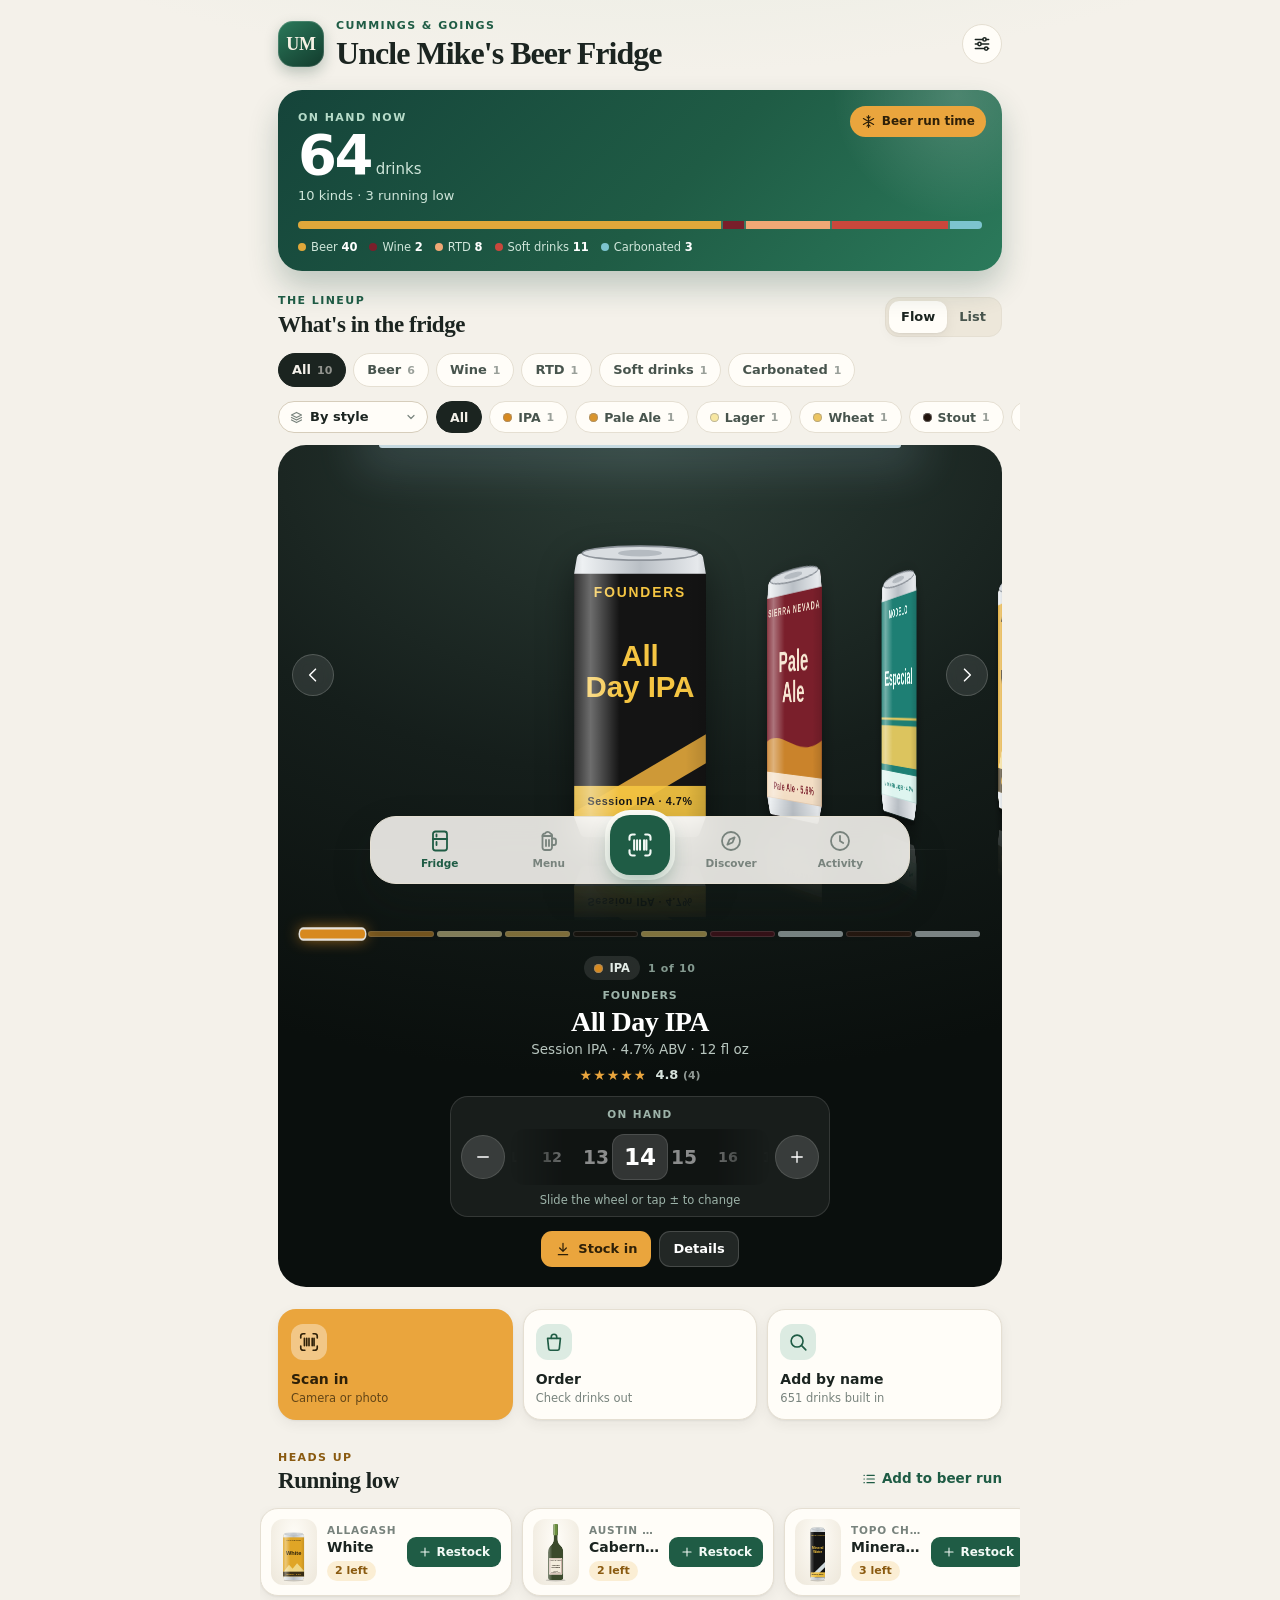
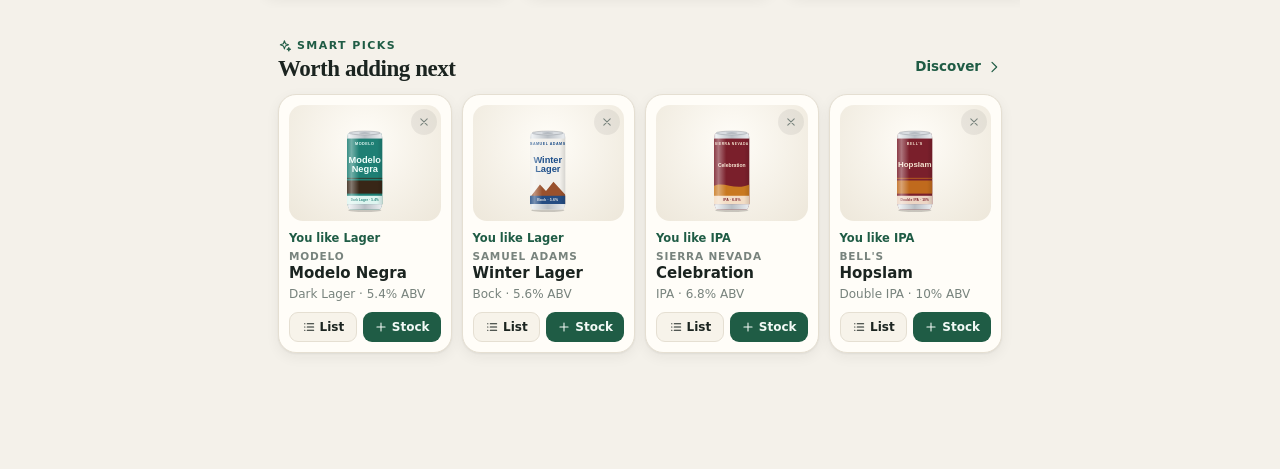
==== commit 9edd411c: "Deploy 2026-11-24 23:06 UTC" ====
--- a/index.html
+++ b/index.html
@@ -78,31 +78,16 @@
           <ul class="hero-legend" id="hero-legend"></ul>
         </section>
 
-        <div class="quick-actions">
-          <button class="qa qa-primary" type="button" data-open-add="scan"><svg aria-hidden="true"><use href="#i-scan"/></svg><span><b>Scan in</b><small>Camera or photo</small></span></button>
-          <button class="qa" type="button" data-go="menu"><svg aria-hidden="true"><use href="#i-bag"/></svg><span><b>Order</b><small>Check drinks out</small></span></button>
-          <button class="qa" type="button" data-open-add="search"><svg aria-hidden="true"><use href="#i-search"/></svg><span><b>Add by name</b><small id="qa-catalog-count">Search the catalog</small></span></button>
-        </div>
-
-        <section class="section" id="low-section" hidden aria-labelledby="low-title">
-          <div class="section-head">
-            <div><p class="eyebrow warn">Heads up</p><h2 id="low-title">Running low</h2></div>
-            <button class="text-btn" type="button" id="low-to-run"><svg aria-hidden="true"><use href="#i-list"/></svg>Add to beer run</button>
-          </div>
-          <div class="h-scroll" id="low-list"></div>
-        </section>
-
-        <section class="section" id="picks-section" aria-labelledby="picks-title">
-          <div class="section-head">
-            <div><p class="eyebrow"><svg class="eyebrow-icon" aria-hidden="true"><use href="#i-spark"/></svg>Smart picks</p><h2 id="picks-title">Worth adding next</h2></div>
-            <button class="text-btn" type="button" data-go="discover">Discover<svg aria-hidden="true"><use href="#i-right"/></svg></button>
-          </div>
-          <div class="pick-grid" id="home-picks"></div>
-        </section>
-
-        <section class="section" aria-labelledby="lineup-title">
+        <section class="section" id="lineup" aria-labelledby="lineup-title">
           <div class="section-head">
             <div><p class="eyebrow">The lineup</p><h2 id="lineup-title">What's in the fridge</h2></div>
+            <div class="seg" id="inv-view" role="group" aria-label="Lineup layout">
+              <button type="button" data-inv-view="flow" aria-pressed="true">Flow</button>
+              <button type="button" data-inv-view="list" aria-pressed="false">List</button>
+            </div>
+          </div>
+          <div class="lineup-tools">
+            <label class="search-field"><svg aria-hidden="true"><use href="#i-search"/></svg><input id="inv-search" type="search" placeholder="Search the fridge" autocomplete="off" enterkeyhint="search" /></label>
             <label class="select-pill"><span class="visually-hidden">Sort</span>
               <select id="inv-sort">
                 <option value="count">Most stocked</option>
@@ -113,9 +98,61 @@
               </select>
             </label>
           </div>
-          <label class="search-field"><svg aria-hidden="true"><use href="#i-search"/></svg><input id="inv-search" type="search" placeholder="Search the fridge" autocomplete="off" enterkeyhint="search" /></label>
-          <div class="chips" id="inv-chips" role="group" aria-label="Filter by type"></div>
-          <div class="inventory-list" id="inventory-list" aria-live="polite"></div>
+          <div class="chips" id="inv-type-chips" role="group" aria-label="Filter by type"></div>
+          <div class="group-row" id="inv-group-row">
+            <label class="select-pill group-pill"><span class="visually-hidden">Group by</span>
+              <select id="inv-group-by" data-group-by="inv"></select>
+            </label>
+            <div class="chips" id="inv-group-chips" role="group" aria-label="Show one group"></div>
+          </div>
+
+          <section class="stage" id="inv-flow" aria-label="Cover flow of the fridge" hidden>
+            <div class="coverflow" id="inv-coverflow" tabindex="0" role="listbox" aria-label="Drinks in the fridge">
+              <button class="cf-nav cf-prev" type="button" aria-label="Previous drink"><svg><use href="#i-left"/></svg></button>
+              <div class="cf-track"></div>
+              <button class="cf-nav cf-next" type="button" aria-label="Next drink"><svg><use href="#i-right"/></svg></button>
+            </div>
+            <div class="cf-map" id="inv-map" hidden></div>
+            <div class="cf-caption cf-caption-owner">
+              <div id="inv-cap-info" aria-live="polite"></div>
+              <div class="count-ctl" id="inv-count-ctl">
+                <p class="count-label">On hand</p>
+                <div class="count-row">
+                  <button class="count-step" type="button" data-wheel-step="-1" aria-label="One fewer"><svg aria-hidden="true"><use href="#i-minus"/></svg></button>
+                  <div class="wheel" role="spinbutton" tabindex="0" aria-label="Number on hand">
+                    <div class="wheel-track"></div>
+                  </div>
+                  <button class="count-step" type="button" data-wheel-step="1" aria-label="One more"><svg aria-hidden="true"><use href="#i-plus"/></svg></button>
+                </div>
+                <p class="count-note"></p>
+              </div>
+              <div class="cap-actions" id="inv-cap-actions"></div>
+            </div>
+          </section>
+          <div class="inventory-list" id="inventory-list"></div>
+          <div class="empty" id="inv-empty" hidden></div>
+        </section>
+
+        <div class="quick-actions">
+          <button class="qa qa-primary" type="button" data-open-add="scan"><svg aria-hidden="true"><use href="#i-scan"/></svg><span><b>Scan in</b><small>Camera or photo</small></span></button>
+          <button class="qa" type="button" data-go="menu"><svg aria-hidden="true"><use href="#i-bag"/></svg><span><b>Order</b><small>Check drinks out</small></span></button>
+          <button class="qa" type="button" data-open-add="search"><svg aria-hidden="true"><use href="#i-search"/></svg><span><b>Add by name</b><small id="qa-catalog-count">Search the catalog</small></span></button>
+        </div>
+
+        <section class="section" id="low-section" hidden aria-labelledby="low-title">
+          <div class="section-head">
+            <div><p class="eyebrow warn">Heads up</p><h2 id="low-title">Running low</h2></div>
+            <button class="text-btn" type="button" id="low-to-run"><svg aria-hidden="true"><use href="#i-list"/></svg>Add to beer run</button>
+          </div>
+          <div class="h-scroll" id="low-list"></div>
+        </section>
+
+        <section class="section" id="picks-section" aria-labelledby="picks-title">
+          <div class="section-head">
+            <div><p class="eyebrow"><svg class="eyebrow-icon" aria-hidden="true"><use href="#i-spark"/></svg>Smart picks</p><h2 id="picks-title">Worth adding next</h2></div>
+            <button class="text-btn" type="button" data-go="discover">Discover<svg aria-hidden="true"><use href="#i-right"/></svg></button>
+          </div>
+          <div class="pick-grid" id="home-picks"></div>
         </section>
       </section>
 
@@ -137,16 +174,21 @@
           </div>
         </header>
         <div class="chips" id="menu-type-chips" role="group" aria-label="Filter menu by type"></div>
-        <div class="chips chips-sub" id="menu-style-chips" role="group" aria-label="Filter by style" hidden></div>
+        <div class="group-row" id="menu-group-row">
+          <label class="select-pill group-pill"><span class="visually-hidden">Group by</span>
+            <select id="menu-group-by" data-group-by="menu"></select>
+          </label>
+          <div class="chips" id="menu-group-chips" role="group" aria-label="Show one group"></div>
+        </div>
 
         <section class="stage" id="menu-flow" aria-label="Cover flow of drinks">
-          <div class="coverflow" id="coverflow" tabindex="0" role="listbox" aria-label="Drinks in the fridge" aria-describedby="cf-caption">
+          <div class="coverflow" id="menu-coverflow" tabindex="0" role="listbox" aria-label="Drinks in the fridge" aria-describedby="menu-caption">
             <button class="cf-nav cf-prev" type="button" aria-label="Previous drink"><svg><use href="#i-left"/></svg></button>
-            <div class="cf-track" id="cf-track"></div>
+            <div class="cf-track"></div>
             <button class="cf-nav cf-next" type="button" aria-label="Next drink"><svg><use href="#i-right"/></svg></button>
           </div>
-          <div class="shelf" aria-hidden="true"></div>
-          <div class="cf-caption" id="cf-caption" aria-live="polite"></div>
+          <div class="cf-map" id="menu-map" hidden></div>
+          <div class="cf-caption" id="menu-caption" aria-live="polite"></div>
         </section>
         <div class="menu-grid" id="menu-grid" hidden></div>
         <div class="empty" id="menu-empty" hidden></div>
@@ -363,22 +405,23 @@
         </div>
 
         <div class="item-owner owner-only" id="item-owner">
-          <div class="owner-grid">
-            <div class="owner-cell">
-              <span>On hand</span>
-              <div class="stepper" role="group" aria-label="Correct the count">
-                <button type="button" data-count-step="-1" aria-label="One fewer"><svg><use href="#i-minus"/></svg></button>
-                <output id="item-count">0</output>
-                <button type="button" data-count-step="1" aria-label="One more"><svg><use href="#i-plus"/></svg></button>
+          <div class="count-ctl" id="item-count-ctl">
+            <p class="count-label">On hand</p>
+            <div class="count-row">
+              <button class="count-step" type="button" data-wheel-step="-1" aria-label="One fewer"><svg aria-hidden="true"><use href="#i-minus"/></svg></button>
+              <div class="wheel" role="spinbutton" tabindex="0" aria-label="Number on hand">
+                <div class="wheel-track"></div>
               </div>
-            </div>
-            <div class="owner-cell">
-              <span>Low-stock alert at</span>
-              <div class="stepper" role="group" aria-label="Low-stock alert level">
-                <button type="button" data-par-step="-1" aria-label="Lower"><svg><use href="#i-minus"/></svg></button>
-                <output id="item-par">3</output>
-                <button type="button" data-par-step="1" aria-label="Higher"><svg><use href="#i-plus"/></svg></button>
-              </div>
+              <button class="count-step" type="button" data-wheel-step="1" aria-label="One more"><svg aria-hidden="true"><use href="#i-plus"/></svg></button>
+            </div>
+            <p class="count-note"></p>
+          </div>
+          <div class="owner-cell owner-cell-row">
+            <span>Low-stock alert at</span>
+            <div class="stepper" role="group" aria-label="Low-stock alert level">
+              <button type="button" data-par-step="-1" aria-label="Lower"><svg><use href="#i-minus"/></svg></button>
+              <output id="item-par">3</output>
+              <button type="button" data-par-step="1" aria-label="Higher"><svg><use href="#i-plus"/></svg></button>
             </div>
           </div>
           <div class="item-actions">
--- a/styles.css
+++ b/styles.css
@@ -181,7 +181,7 @@
 .chips-sub { padding-top: 6px; }
 .chips-sub .chip { height: 30px; font-size: 12.5px; }
 .chips-tight { margin: 0; padding: 8px 0 2px; }
-.dot { display: inline-block; flex: none; width: 9px; height: 9px; border-radius: 50%; box-shadow: inset 0 0 0 1px rgb(0 0 0 / 14%); }
+.dot { display: inline-block; flex: none; width: 9px; height: 9px; border-radius: 50%; box-shadow: inset 0 0 0 1px rgb(140 140 140 / 55%); }
 
 .search-field { display: flex; align-items: center; gap: 8px; min-height: 46px; padding: 0 14px; border: 1px solid var(--line); border-radius: 14px; background: var(--surface); color: var(--muted); box-shadow: var(--shadow-1); }
 .search-field:focus-within { border-color: var(--brand); }
@@ -190,6 +190,19 @@
 .search-big { min-height: 52px; }
 
 .select-pill select { appearance: none; -webkit-appearance: none; height: 34px; padding: 0 30px 0 12px; border: 1px solid var(--line); border-radius: 99px; background: var(--surface) url("data:image/svg+xml,%3Csvg xmlns='http://www.w3.org/2000/svg' viewBox='0 0 24 24' fill='none' stroke='%237a857f' stroke-width='2.4' stroke-linecap='round' stroke-linejoin='round'%3E%3Cpath d='M6 9l6 6 6-6'/%3E%3C/svg%3E") no-repeat right 10px center / 12px; color: var(--ink-2); font-size: 13px; font-weight: 600; }
+
+.lineup-tools { display: flex; align-items: center; gap: 8px; }
+.lineup-tools .search-field { flex: 1; min-width: 0; }
+.lineup-tools .select-pill { flex: none; }
+.lineup-tools .select-pill select { height: 46px; max-width: 148px; border-radius: 14px; box-shadow: var(--shadow-1); text-overflow: ellipsis; }
+.group-row { display: flex; align-items: center; gap: 8px; margin-top: 6px; }
+.group-row .chips { flex: 1; min-width: 0; margin-left: 0; padding: 4px var(--gutter) 4px 0; }
+.group-row .chip { height: 32px; font-size: 12.5px; }
+.group-pill { flex: none; }
+.group-pill select { height: 32px; padding-left: 31px; border-color: var(--line-2); background: url("data:image/svg+xml,%3Csvg xmlns='http://www.w3.org/2000/svg' viewBox='0 0 24 24' fill='none' stroke='%237a857f' stroke-width='2' stroke-linecap='round' stroke-linejoin='round'%3E%3Cpath d='M12 4l8 4-8 4-8-4z'/%3E%3Cpath d='M4 12l8 4 8-4'/%3E%3Cpath d='M4 16l8 4 8-4'/%3E%3C/svg%3E") no-repeat left 10px center / 15px, var(--surface) url("data:image/svg+xml,%3Csvg xmlns='http://www.w3.org/2000/svg' viewBox='0 0 24 24' fill='none' stroke='%237a857f' stroke-width='2.4' stroke-linecap='round' stroke-linejoin='round'%3E%3Cpath d='M6 9l6 6 6-6'/%3E%3C/svg%3E") no-repeat right 10px center / 12px; color: var(--ink); font-weight: 700; }
+.group-head { grid-column: 1 / -1; display: flex; align-items: center; gap: 7px; margin: 12px 2px 0; color: var(--ink-2); font: 800 11.5px/1 var(--font-body); letter-spacing: .1em; text-transform: uppercase; }
+.group-head:first-child { margin-top: 2px; }
+.group-head span { color: var(--muted); font: 700 11px/1 var(--font-num); letter-spacing: 0; }
 
 .stars { display: inline-block; font-size: 14px; line-height: 1; letter-spacing: 1px; }
 .stars::before { content: "★★★★★"; background: linear-gradient(90deg, var(--amber) calc(var(--rating) / 5 * 100%), var(--star-empty) calc(var(--rating) / 5 * 100%)); -webkit-background-clip: text; background-clip: text; color: transparent; }
@@ -214,7 +227,10 @@
 .hero-legend i { display: inline-block; width: 8px; height: 8px; margin-right: 5px; border-radius: 50%; }
 .hero-legend b { color: #fff; font-family: var(--font-num); }
 
-.quick-actions { display: grid; grid-template-columns: repeat(3, minmax(0, 1fr)); gap: 10px; }
+.quick-actions { display: grid; grid-template-columns: repeat(3, minmax(0, 1fr)); gap: 10px; margin-top: 22px; }
+#lineup { margin-top: 22px; }
+#lineup .section-head { margin-bottom: 4px; }
+#lineup .lineup-tools { margin-top: 8px; }
 .qa { display: flex; flex-direction: column; align-items: flex-start; gap: 10px; padding: 14px 12px 13px; border: 1px solid var(--line); border-radius: 18px; background: var(--surface); box-shadow: var(--shadow-1); color: var(--ink); text-align: left; transition: transform .12s ease; }
 .qa:active { transform: scale(.98); }
 .qa svg { width: 22px; height: 22px; padding: 7px; box-sizing: content-box; border-radius: 12px; background: var(--brand-soft); color: var(--brand); }
@@ -281,16 +297,18 @@
 .guest-banner b { display: block; font-size: 15px; }
 .guest-banner span { color: var(--muted); font-size: 12.5px; }
 
-.stage { --star-empty: rgb(255 255 255 / 22%); position: relative; overflow: hidden; margin: 8px calc(var(--gutter) * -1) 0; padding: 0 0 20px; color: #eef3f0; background: radial-gradient(130% 75% at 50% 0%, #2c3d36 0%, #151e1b 52%, #0a0f0d 100%); }
+.stage { --star-empty: rgb(255 255 255 / 22%); position: relative; isolation: isolate; overflow: hidden; margin: 8px calc(var(--gutter) * -1) 0; padding: 0 0 20px; color: #eef3f0; background: radial-gradient(130% 75% at 50% 0%, #2c3d36 0%, #151e1b 52%, #0a0f0d 100%); }
 .stage::before { content: ""; position: absolute; top: 0; left: 14%; right: 14%; height: 3px; border-radius: 0 0 6px 6px; background: rgb(226 246 255 / 85%); box-shadow: 0 0 46px 20px rgb(186 228 255 / 16%); pointer-events: none; }
 .coverflow { --card-w: clamp(132px, 41vw, 206px); position: relative; outline: none; }
 .coverflow::after { content: ""; position: absolute; left: 6%; right: 6%; bottom: calc(var(--card-w) * .34); height: 1px; background: linear-gradient(90deg, transparent, rgb(255 255 255 / 34%), transparent); pointer-events: none; }
 .coverflow:focus-visible { box-shadow: inset 0 0 0 2px var(--amber); }
 .cf-track { display: flex; overflow-x: auto; overflow-y: hidden; padding: 34px calc(50% - var(--card-w) / 2) calc(var(--card-w) * .34); scroll-snap-type: x mandatory; overscroll-behavior-x: contain; scrollbar-width: none; -webkit-overflow-scrolling: touch; }
 .cf-track::-webkit-scrollbar { display: none; }
-.cf-card { flex: none; width: var(--card-w); padding: 0; border: 0; background: none; scroll-snap-align: center; transform-origin: 50% 62%; will-change: transform; -webkit-tap-highlight-color: transparent; }
+.cf-card { position: relative; flex: none; width: var(--card-w); padding: 0; border: 0; background: none; scroll-snap-align: center; transform-origin: 50% 62%; will-change: transform; -webkit-tap-highlight-color: transparent; }
 .cf-art { display: block; }
 .cf-art .art { filter: drop-shadow(0 16px 18px rgb(0 0 0 / 45%)); -webkit-box-reflect: below 3px linear-gradient(transparent 80%, rgb(255 255 255 / 26%)); }
+.cf-card.is-out .cf-art { opacity: .5; filter: grayscale(.75); }
+.cf-flag { position: absolute; top: 13%; left: 50%; padding: 3px 10px; border-radius: 6px; background: #c9473c; color: #fff; font: 800 11px/1.25 var(--font-body); letter-spacing: .12em; text-transform: uppercase; box-shadow: 0 4px 10px rgb(0 0 0 / 35%); transform: translateX(-50%) rotate(-8deg); }
 .cf-card:focus-visible { outline: none; }
 .cf-card:focus-visible .art { outline: 2px solid var(--amber); outline-offset: 8px; border-radius: 10px; }
 .cf-nav { position: absolute; top: 44%; z-index: 120; width: 42px; height: 42px; display: grid; place-items: center; border: 1px solid rgb(255 255 255 / 18%); border-radius: 50%; background: rgb(255 255 255 / 10%); color: #fff; backdrop-filter: blur(6px); -webkit-backdrop-filter: blur(6px); }
@@ -300,7 +318,34 @@
 @media (hover: none) { .cf-nav { display: none; } }
 .shelf { display: none; }
 
+.cf-map { display: flex; gap: 3px; margin: 0 22px 8px; }
+.cf-seg { flex: 1; min-width: 8px; height: 28px; padding: 11px 0; border: 0; background: none; }
+.cf-seg i { display: block; height: 6px; border-radius: 99px; background: var(--seg); box-shadow: inset 0 0 0 1px rgb(255 255 255 / 22%); opacity: .5; transition: opacity .2s ease, transform .2s ease; }
+.cf-seg.is-current i { opacity: 1; transform: scaleY(1.5); box-shadow: 0 0 0 1.5px rgb(255 255 255 / 85%), 0 0 12px var(--seg); }
 .cf-caption { min-height: 168px; padding: 0 20px; text-align: center; }
+.cap-pos { display: flex; align-items: center; justify-content: center; gap: 8px; margin: 0 0 8px; }
+.cap-pos .cap-count { margin: 0; }
+.cap-group { display: inline-flex; align-items: center; gap: 6px; max-width: 70%; padding: 4px 10px; border-radius: 99px; background: rgb(255 255 255 / 10%); color: #e3ece7; font-size: 11.5px; font-weight: 700; white-space: nowrap; overflow: hidden; text-overflow: ellipsis; }
+.cap-avail.is-low { background: rgb(234 165 61 / 20%); color: #f3c26b; }
+.cap-avail.is-out { background: rgb(201 71 60 / 26%); color: #ffa197; }
+
+/* Count wheel: slide sideways to set how many are on hand. */
+.count-ctl { --tick: 44px; --cc-line: rgb(255 255 255 / 12%); --cc-bg: rgb(255 255 255 / 6%); --cc-well: rgb(0 0 0 / 30%); --cc-lens: rgb(255 255 255 / 14%); --cc-ink: #fff; --cc-dim: rgb(255 255 255 / 66%); --cc-muted: #9db3a9; --cc-pending: #f3c26b; max-width: 380px; margin: 14px auto 0; padding: 10px 10px 8px; border: 1px solid var(--cc-line); border-radius: 18px; background: var(--cc-bg); }
+.count-label { margin: 0 0 7px; color: var(--cc-muted); font-size: 10.5px; font-weight: 800; letter-spacing: .13em; text-align: center; text-transform: uppercase; }
+.count-row { display: flex; align-items: center; gap: 6px; }
+.count-step { flex: none; width: 44px; height: 44px; display: grid; place-items: center; padding: 0; border: 1px solid var(--cc-line); border-radius: 50%; background: var(--cc-lens); color: var(--cc-ink); }
+.count-step:active { transform: scale(.93); }
+.count-step svg { width: 18px; height: 18px; }
+.wheel { position: relative; flex: 1; min-width: 0; height: 56px; border-radius: 14px; background: var(--cc-well); outline: none; -webkit-mask-image: linear-gradient(90deg, transparent, #000 20%, #000 80%, transparent); mask-image: linear-gradient(90deg, transparent, #000 20%, #000 80%, transparent); }
+.wheel::before { content: ""; position: absolute; top: 5px; bottom: 5px; left: 50%; width: 56px; margin-left: -28px; border-radius: 12px; background: var(--cc-lens); box-shadow: inset 0 0 0 1px var(--cc-line); pointer-events: none; }
+.wheel:focus-visible::before { box-shadow: inset 0 0 0 2px var(--amber); }
+.wheel-track { position: relative; display: flex; height: 100%; overflow-x: auto; overflow-y: hidden; padding: 0 calc(50% - var(--tick) / 2); scroll-snap-type: x mandatory; overscroll-behavior-x: contain; scrollbar-width: none; -webkit-overflow-scrolling: touch; cursor: grab; }
+.wheel-track::-webkit-scrollbar { display: none; }
+.wheel-num { flex: none; width: var(--tick); display: grid; place-items: center; scroll-snap-align: center; color: var(--cc-dim); font: 700 17px/1 var(--font-num); font-variant-numeric: tabular-nums; -webkit-user-select: none; user-select: none; }
+.wheel-num.is-on { color: var(--cc-ink); font-weight: 800; }
+.count-note { min-height: 1.35em; margin: 7px 0 0; color: var(--cc-muted); font-size: 11.5px; text-align: center; }
+.count-ctl.is-pending .count-note { color: var(--cc-pending); font-weight: 700; }
+.item-owner .count-ctl { --cc-line: var(--line); --cc-bg: var(--surface-2); --cc-well: var(--surface-3); --cc-lens: var(--surface); --cc-ink: var(--ink); --cc-dim: var(--ink-2); --cc-muted: var(--muted); --cc-pending: var(--amber-text); max-width: none; margin: 0 0 10px; }
 .cf-caption .brand-line { color: #9db3a9; font-size: 11px; }
 .cap-count { margin: 0 0 6px; color: #849a90; font: 600 11px/1 var(--font-num); letter-spacing: .06em; }
 .cap-name { margin: 3px 0 4px; color: #fff; font: 700 28px/1.05 var(--font-display); letter-spacing: -.02em; }
@@ -521,6 +566,8 @@
 .owner-cell { display: flex; flex-direction: column; gap: 8px; padding: 12px; border: 1px solid var(--line); border-radius: 16px; background: var(--surface-2); }
 .owner-cell > span { color: var(--muted); font-size: 12px; font-weight: 700; }
 .owner-cell .stepper { align-self: flex-start; background: var(--surface); }
+.owner-cell-row { flex-direction: row; align-items: center; justify-content: space-between; padding: 8px 8px 8px 14px; }
+.owner-cell-row .stepper { align-self: center; }
 #item-par.is-default { color: var(--muted); }
 .item-actions { display: grid; grid-template-columns: repeat(3, minmax(0, 1fr)) auto; gap: 6px; margin: 14px 0 10px; }
 .item-actions .btn { min-width: 0; padding: 0 8px; }
@@ -578,6 +625,7 @@
 
 /* Toast */
 .toast { position: fixed; z-index: 60; left: 0; right: 0; bottom: calc(var(--tabbar-h) + env(safe-area-inset-bottom) + 16px); display: flex; align-items: center; gap: 12px; width: max-content; max-width: min(calc(100vw - 32px), 480px); margin: 0 auto; padding: 11px 12px 11px 16px; border: 1px solid rgb(255 255 255 / 8%); border-radius: 16px; background: #16231d; color: #fff; font-size: 13.5px; box-shadow: 0 12px 28px rgb(0 0 0 / 30%); opacity: 0; pointer-events: none; transform: translateY(16px); transition: opacity .2s ease, transform .2s ease; }
+.toast.is-ok::before { content: ""; flex: none; width: 20px; height: 20px; border-radius: 50%; background: #2fa877 url("data:image/svg+xml,%3Csvg xmlns='http://www.w3.org/2000/svg' viewBox='0 0 24 24' fill='none' stroke='%23fff' stroke-width='3.2' stroke-linecap='round' stroke-linejoin='round'%3E%3Cpath d='M5 12.5l4.5 4.5L19 7.5'/%3E%3C/svg%3E") center / 13px no-repeat; }
 .toast.is-visible { opacity: 1; pointer-events: auto; transform: none; }
 .toast button { padding: 4px 6px; border: 0; background: none; color: #f3b955; font-size: 13.5px; font-weight: 800; }
 dialog .toast { bottom: calc(env(safe-area-inset-bottom) + 92px); }
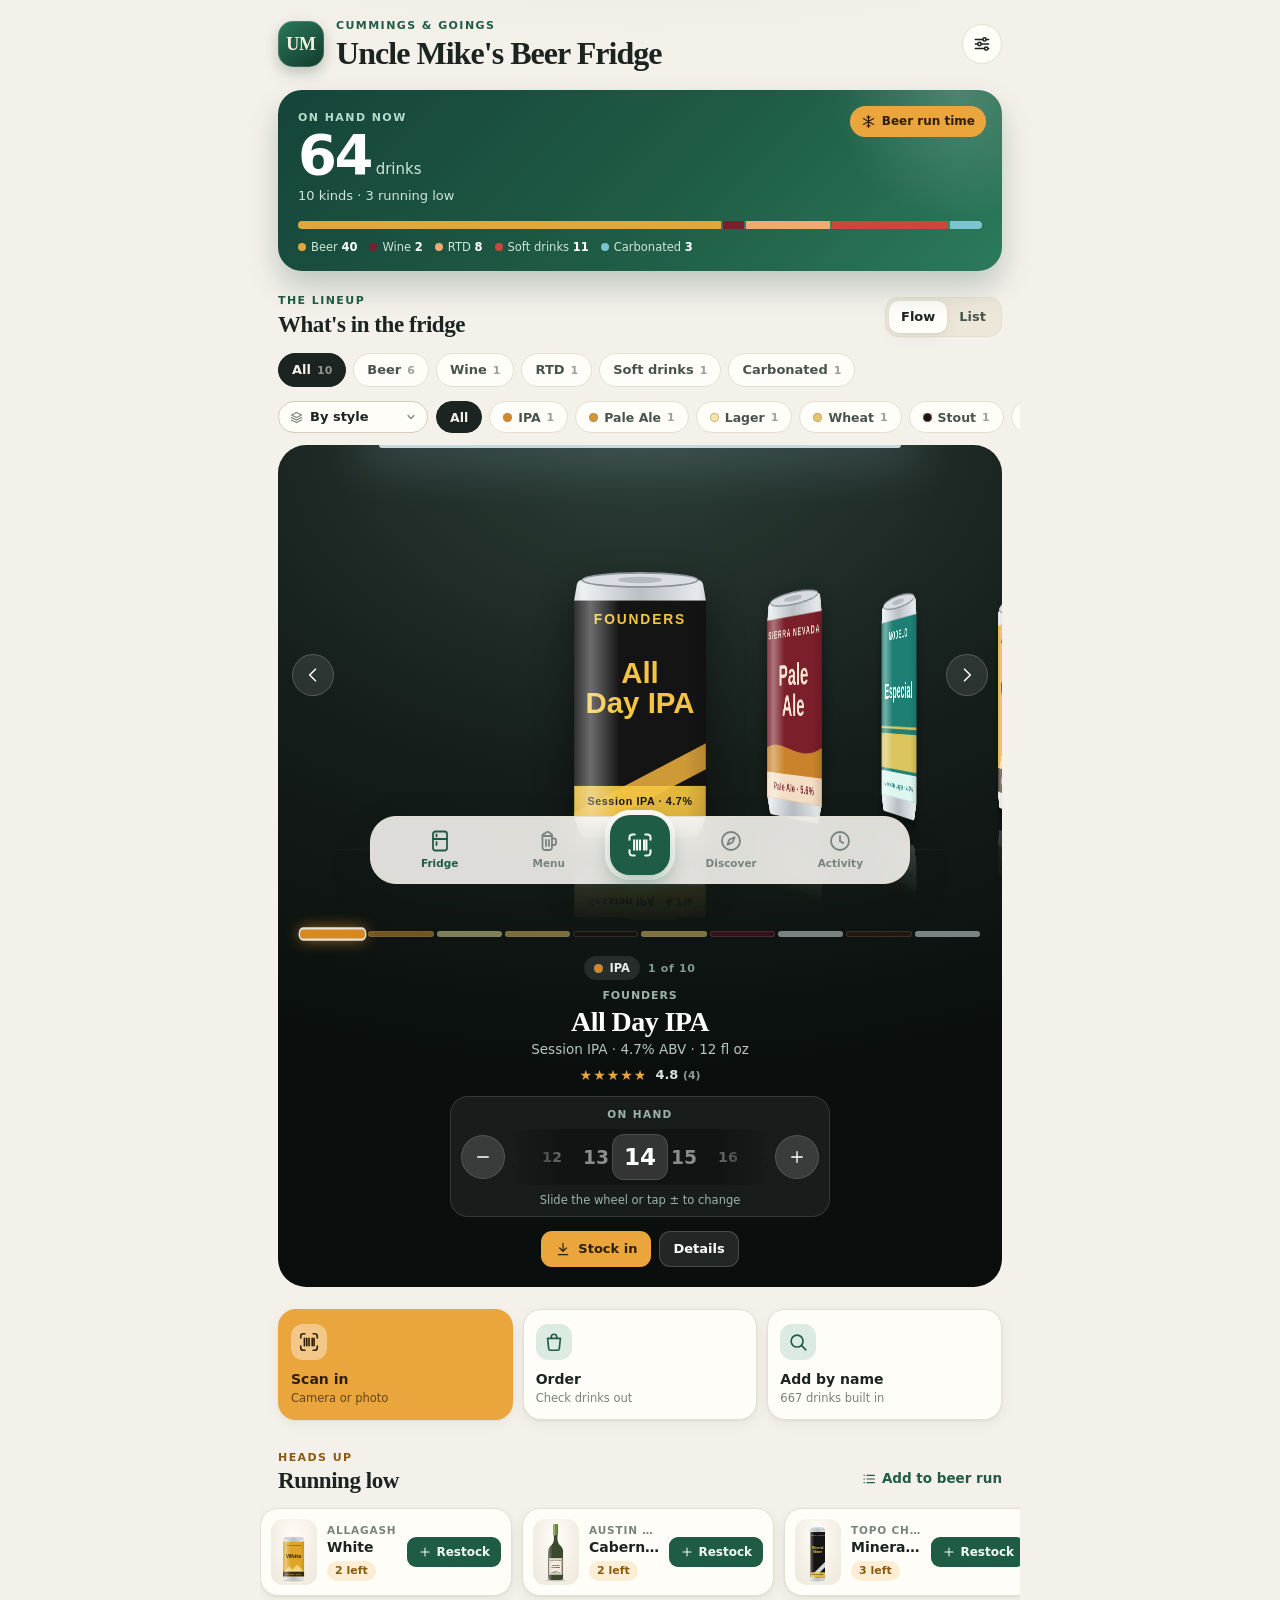
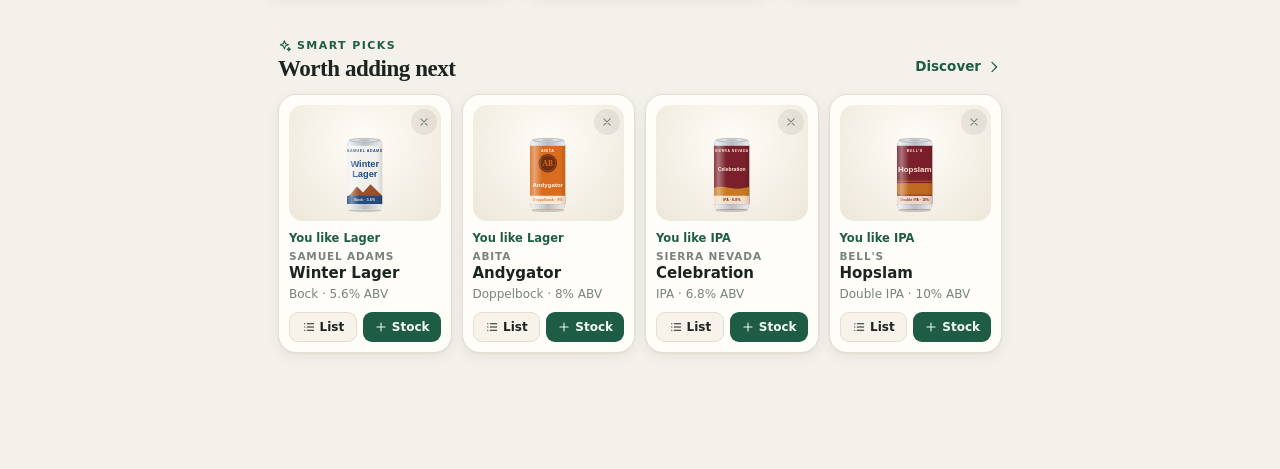
==== commit 9a14c955: "Deploy 2026-11-26 14:32 UTC" ====
--- a/index.html
+++ b/index.html
@@ -392,6 +392,16 @@
             <button class="rating-line" type="button" id="item-rating"></button>
           </div>
         </div>
+        <p class="item-desc" id="item-desc" hidden></p>
+        <details class="brewery" id="item-brewery" hidden>
+          <summary>
+            <svg aria-hidden="true"><use href="#i-pin"/></svg>
+            <span class="brewery-head"><b id="brewery-name"></b><small id="brewery-meta"></small></span>
+            <svg class="brewery-chev" aria-hidden="true"><use href="#i-right"/></svg>
+          </summary>
+          <p id="brewery-about"></p>
+          <a class="text-btn" id="brewery-link" target="_blank" rel="noopener noreferrer"><svg aria-hidden="true"><use href="#i-globe"/></svg><span></span></a>
+        </details>
 
         <div class="item-guest" id="item-guest">
           <div class="order-line">
@@ -496,6 +506,22 @@
       </div>
     </dialog>
 
+    <!-- ============================== FRIDGE LIST (from a link) ============================== -->
+    <dialog class="sheet sheet-tall" id="sheet-stock" aria-labelledby="stock-title">
+      <div class="sheet-panel stock-panel">
+        <div class="sheet-handle" aria-hidden="true"></div>
+        <button class="icon-btn sheet-x" type="button" data-close aria-label="Close"><svg><use href="#i-x"/></svg></button>
+        <p class="eyebrow">Fridge list</p>
+        <h2 id="stock-title">Your fridge list</h2>
+        <p class="form-note" id="stock-summary"></p>
+        <p class="form-note stock-again" id="stock-again" hidden></p>
+        <div class="stock-rows" id="stock-rows"></div>
+        <label class="switch stock-drop" id="stock-drop-row"><input type="checkbox" id="stock-drop" checked /><span class="switch-ui" aria-hidden="true"></span><span id="stock-drop-text">Remove the sample drinks first</span></label>
+        <button class="btn btn-primary btn-block" type="button" id="stock-apply">Add to fridge</button>
+        <button class="text-btn btn-block" type="button" data-close>Not now</button>
+      </div>
+    </dialog>
+
     <!-- ============================== SETTINGS ============================== -->
     <dialog class="sheet sheet-tall" id="sheet-settings" aria-labelledby="settings-title">
       <div class="sheet-panel settings-panel">
@@ -530,6 +556,8 @@
             <button class="btn btn-small btn-ghost" type="button" id="s-reset">Load demo fridge</button>
             <button class="btn btn-small btn-ghost btn-danger" type="button" id="s-erase">Erase everything</button>
           </div>
+          <label class="field">Load a fridge list<input id="s-stock" inputmode="url" placeholder="Paste a list link" autocomplete="off" autocapitalize="off" spellcheck="false" /></label>
+          <button class="btn btn-small btn-ghost" type="button" id="s-stock-go">Load list</button>
         </div>
 
         <div class="settings-group about">
--- a/styles.css
+++ b/styles.css
@@ -268,7 +268,7 @@
 .pick-x { position: absolute; top: 14px; right: 14px; width: 26px; height: 26px; display: grid; place-items: center; padding: 0; border: 0; border-radius: 50%; background: rgb(0 0 0 / 6%); color: var(--muted); }
 .pick-x svg { width: 14px; height: 14px; }
 
-.inventory-list { display: grid; gap: 8px; margin-top: 10px; }
+.inventory-list { display: grid; grid-template-columns: minmax(0, 1fr); gap: 8px; margin-top: 10px; }
 .inv-row { width: 100%; display: flex; align-items: center; gap: 12px; padding: 8px 12px 8px 8px; border: 1px solid var(--line); border-radius: 16px; background: var(--surface); color: var(--ink); text-align: left; box-shadow: var(--shadow-1); transition: transform .12s ease; }
 .inv-row:active { transform: scale(.99); }
 .inv-row.is-out { opacity: .62; }
@@ -670,3 +670,32 @@
 @media (prefers-reduced-motion: reduce) {
   *, *::before, *::after { animation-duration: .01ms !important; animation-iteration-count: 1 !important; transition-duration: .01ms !important; scroll-behavior: auto !important; }
 }
+
+/* ---------- Real labels, beer notes and the brewery card ---------- */
+.item-desc { margin: -6px 2px 12px; color: var(--ink-2); font-size: 14px; line-height: 1.45; }
+.brewery { margin: 0 0 14px; border: 1px solid var(--line); border-radius: 14px; background: var(--surface-2); }
+.brewery summary { display: flex; align-items: center; gap: 10px; min-height: 52px; padding: 8px 12px; list-style: none; cursor: pointer; -webkit-tap-highlight-color: transparent; }
+.brewery summary::-webkit-details-marker { display: none; }
+.brewery summary > svg { flex: none; width: 18px; height: 18px; color: var(--brand); }
+.brewery-head { flex: 1; min-width: 0; display: grid; gap: 1px; }
+.brewery-head b { font-size: 14px; overflow: hidden; text-overflow: ellipsis; white-space: nowrap; }
+.brewery-head small { color: var(--muted); font-size: 12.5px; overflow: hidden; text-overflow: ellipsis; white-space: nowrap; }
+.brewery summary .brewery-chev { width: 16px; height: 16px; color: var(--muted); transition: transform .18s; }
+.brewery[open] summary .brewery-chev { transform: rotate(90deg); }
+.brewery summary:focus-visible { outline: 2.5px solid var(--brand); outline-offset: 2px; border-radius: 14px; }
+.brewery p { margin: 0; padding: 0 14px 6px 40px; color: var(--ink-2); font-size: 13.5px; line-height: 1.5; }
+.brewery .text-btn { margin: 0 14px 8px 40px; }
+.brewery .text-btn[hidden] { display: none; }
+
+/* ---------- Fridge list (a batch of drinks opened from a link) ---------- */
+.stock-rows { margin: 12px 0 14px; border-top: 1px solid var(--line); border-bottom: 1px solid var(--line); }
+.stock-row { display: flex; align-items: center; gap: 12px; padding: 8px 0; border-top: 1px solid var(--line); }
+.stock-row:first-child { border-top: 0; }
+.stock-row-text { flex: 1; min-width: 0; display: grid; gap: 2px; }
+.stock-row-text b { font-size: 14.5px; line-height: 1.25; }
+.stock-row-text small { color: var(--muted); font-size: 12.5px; overflow: hidden; text-overflow: ellipsis; white-space: nowrap; }
+.stock-qty { flex: none; min-width: 40px; text-align: right; font: 800 17px/1 var(--font-num); color: var(--brand); }
+.stock-again { color: var(--amber-text); font-weight: 600; }
+.stock-drop { margin: 0 0 14px; }
+.stock-drop[hidden] { display: none; }
+#s-stock-go { margin-top: 8px; }
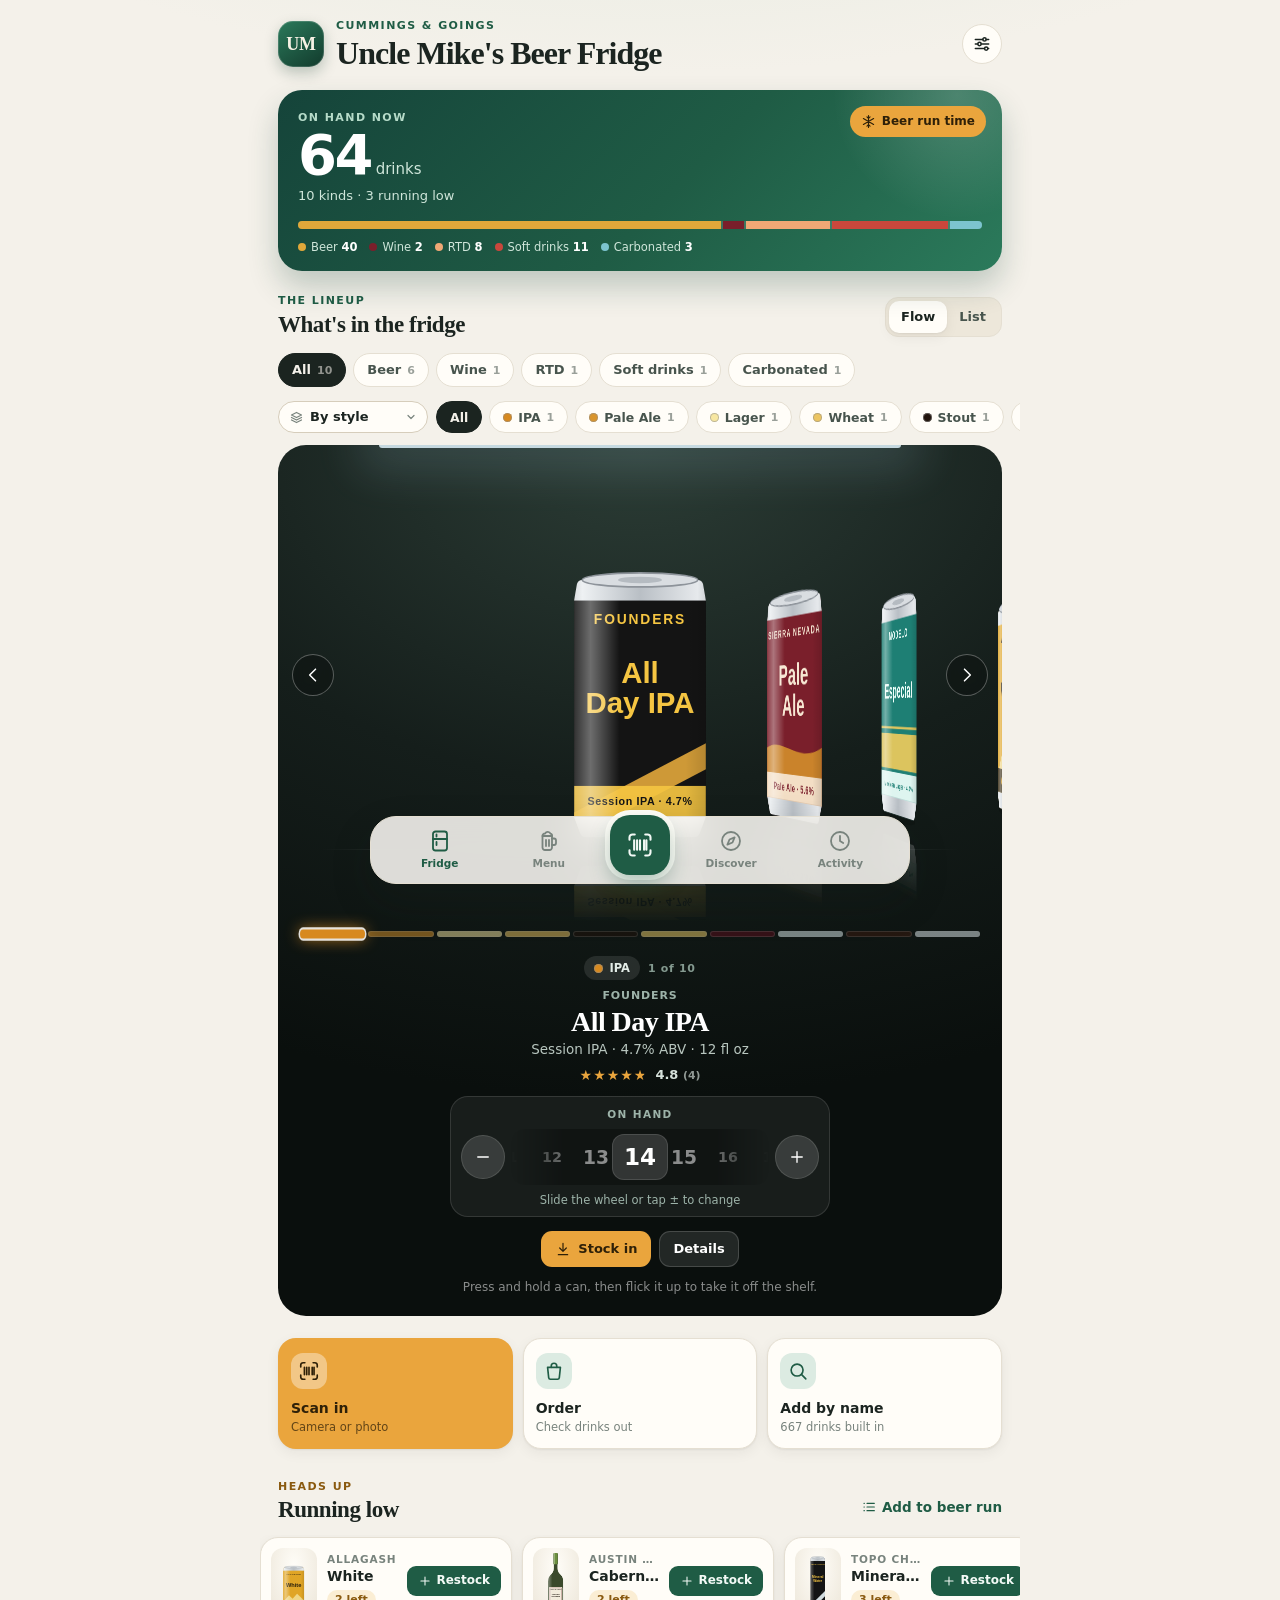
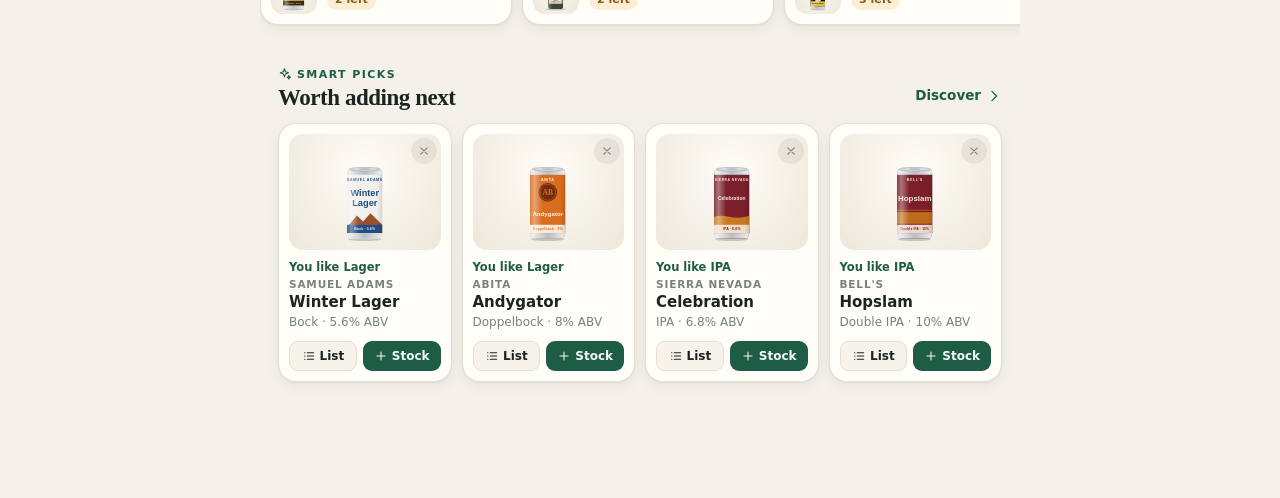
==== commit 3917b1a2: "Deploy 2026-11-26 15:21 UTC" ====
--- a/index.html
+++ b/index.html
@@ -127,6 +127,7 @@
                 <p class="count-note"></p>
               </div>
               <div class="cap-actions" id="inv-cap-actions"></div>
+              <p class="cap-hint">Press and hold a can, then flick it up to take it off the shelf.</p>
             </div>
           </section>
           <div class="inventory-list" id="inventory-list"></div>
--- a/styles.css
+++ b/styles.css
@@ -302,16 +302,23 @@
 .coverflow { --card-w: clamp(132px, 41vw, 206px); position: relative; outline: none; }
 .coverflow::after { content: ""; position: absolute; left: 6%; right: 6%; bottom: calc(var(--card-w) * .34); height: 1px; background: linear-gradient(90deg, transparent, rgb(255 255 255 / 34%), transparent); pointer-events: none; }
 .coverflow:focus-visible { box-shadow: inset 0 0 0 2px var(--amber); }
-.cf-track { display: flex; overflow-x: auto; overflow-y: hidden; padding: 34px calc(50% - var(--card-w) / 2) calc(var(--card-w) * .34); scroll-snap-type: x mandatory; overscroll-behavior-x: contain; scrollbar-width: none; -webkit-overflow-scrolling: touch; }
+.cf-track { -webkit-user-select: none; user-select: none; -webkit-touch-callout: none; display: flex; overflow-x: auto; overflow-y: hidden; padding: 34px calc(50% - var(--card-w) / 2) calc(var(--card-w) * .34); scroll-snap-type: x mandatory; overscroll-behavior-x: contain; scrollbar-width: none; -webkit-overflow-scrolling: touch; }
 .cf-track::-webkit-scrollbar { display: none; }
-.cf-card { position: relative; flex: none; width: var(--card-w); padding: 0; border: 0; background: none; scroll-snap-align: center; transform-origin: 50% 62%; will-change: transform; -webkit-tap-highlight-color: transparent; }
+/* The card stays flat so scroll-snap centers it exactly; .cf-inner carries the 3D tilt.
+   Taps land on the tilted picture, not on the flat box behind a neighbour. */
+.cf-card { position: relative; flex: none; width: var(--card-w); padding: 0; border: 0; background: none; scroll-snap-align: center; pointer-events: none; -webkit-tap-highlight-color: transparent; }
+.cf-inner { display: block; transform-origin: 50% 62%; pointer-events: auto; }
+.cf-card.is-shown .cf-inner { will-change: transform; }
+.cf-card:not(.is-shown) .cf-inner { visibility: hidden; }
 .cf-art { display: block; }
-.cf-art .art { filter: drop-shadow(0 16px 18px rgb(0 0 0 / 45%)); -webkit-box-reflect: below 3px linear-gradient(transparent 80%, rgb(255 255 255 / 26%)); }
+/* The reflection is only worth its cost on the cans around the middle. No CSS filter here:
+   a filter on every card is what an iPhone drops first when it runs short of memory. */
+.cf-card.is-near .cf-art .art { -webkit-box-reflect: below 3px linear-gradient(transparent 80%, rgb(255 255 255 / 26%)); }
 .cf-card.is-out .cf-art { opacity: .5; filter: grayscale(.75); }
 .cf-flag { position: absolute; top: 13%; left: 50%; padding: 3px 10px; border-radius: 6px; background: #c9473c; color: #fff; font: 800 11px/1.25 var(--font-body); letter-spacing: .12em; text-transform: uppercase; box-shadow: 0 4px 10px rgb(0 0 0 / 35%); transform: translateX(-50%) rotate(-8deg); }
 .cf-card:focus-visible { outline: none; }
 .cf-card:focus-visible .art { outline: 2px solid var(--amber); outline-offset: 8px; border-radius: 10px; }
-.cf-nav { position: absolute; top: 44%; z-index: 120; width: 42px; height: 42px; display: grid; place-items: center; border: 1px solid rgb(255 255 255 / 18%); border-radius: 50%; background: rgb(255 255 255 / 10%); color: #fff; backdrop-filter: blur(6px); -webkit-backdrop-filter: blur(6px); }
+.cf-nav { position: absolute; top: 44%; z-index: 120; width: 42px; height: 42px; display: grid; place-items: center; border: 1px solid rgb(255 255 255 / 30%); border-radius: 50%; background: rgb(14 20 18 / 58%); color: #fff; backdrop-filter: blur(6px); -webkit-backdrop-filter: blur(6px); }
 .cf-nav svg { width: 20px; height: 20px; }
 .cf-prev { left: 14px; }
 .cf-next { right: 14px; }
@@ -699,3 +706,13 @@
 .stock-drop { margin: 0 0 14px; }
 .stock-drop[hidden] { display: none; }
 #s-stock-go { margin-top: 8px; }
+
+/* ---------- Press and hold a can, then flick it up (Cover Flow) ---------- */
+.cf-card.is-lifted { z-index: 112 !important; }
+.cf-card.is-lifted .cf-art { transform: scale(1.05); transition: transform .16s ease-out; filter: drop-shadow(0 0 16px rgb(255 255 255 / 38%)); }
+.cf-hint { position: absolute; top: 3px; left: 50%; z-index: 130; display: flex; align-items: center; gap: 6px; padding: 7px 13px; border: 1px solid rgb(255 255 255 / 28%); border-radius: 99px; background: rgb(14 20 18 / 82%); color: #fff; font: 700 12.5px/1 var(--font-body); white-space: nowrap; opacity: 0; transform: translate(-50%, 8px); transition: opacity .15s ease, transform .15s ease, background-color .15s ease; pointer-events: none; }
+.cf-hint svg { width: 14px; height: 14px; }
+.coverflow.is-lifting .cf-hint { opacity: 1; transform: translate(-50%, 0); }
+.coverflow.is-letgo .cf-hint { border-color: transparent; background: #c9473c; }
+.cap-hint { margin: 12px 0 0; color: rgb(255 255 255 / 52%); font-size: 12px; line-height: 1.4; text-align: center; }
+@media (prefers-reduced-motion: reduce) { .cf-card.is-lifted .cf-art, .cf-hint { transition: none; } }
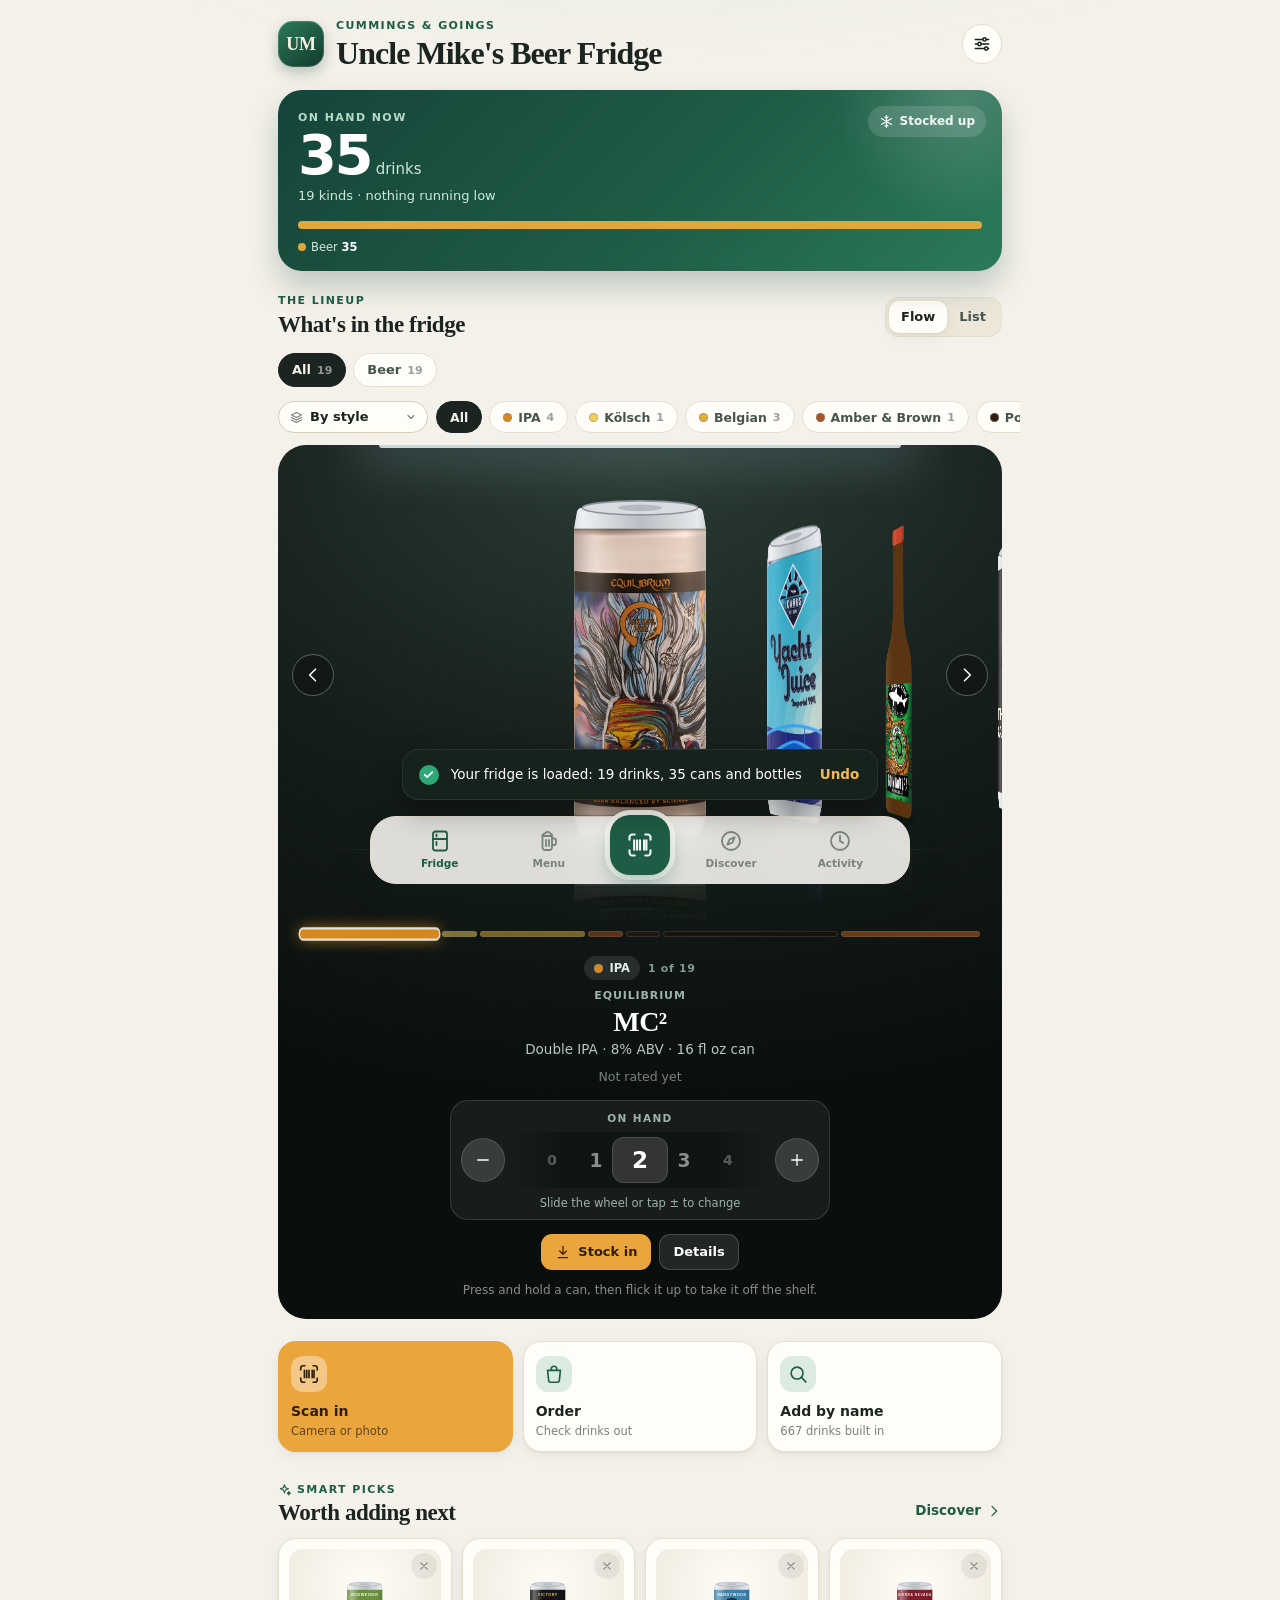
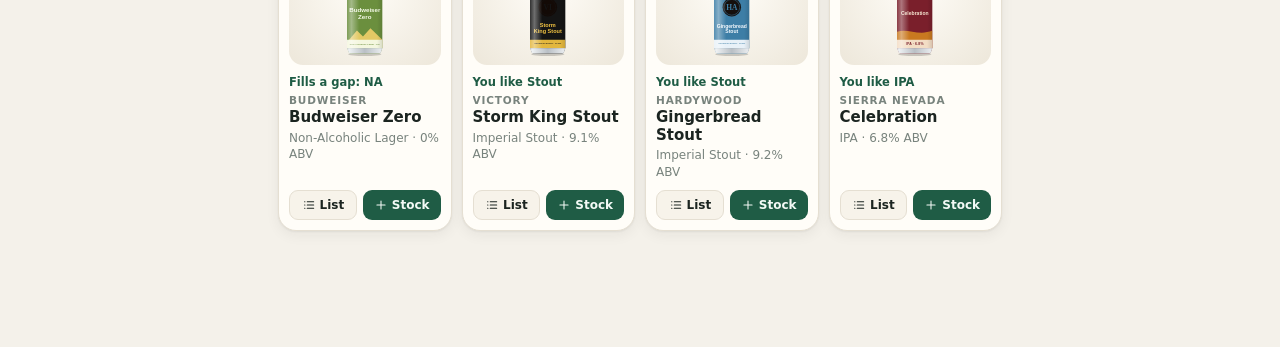
==== commit d7fff82d: "Deploy 2026-11-26 15:32 UTC" ====
--- a/index.html
+++ b/index.html
@@ -132,6 +132,7 @@
           </section>
           <div class="inventory-list" id="inventory-list"></div>
           <div class="empty" id="inv-empty" hidden></div>
+          <button class="text-btn out-link" type="button" id="inv-out" data-go-run="1" hidden><svg aria-hidden="true"><use href="#i-list"/></svg><span id="inv-out-text"></span></button>
         </section>
 
         <div class="quick-actions">
--- a/styles.css
+++ b/styles.css
@@ -714,5 +714,7 @@
 .cf-hint svg { width: 14px; height: 14px; }
 .coverflow.is-lifting .cf-hint { opacity: 1; transform: translate(-50%, 0); }
 .coverflow.is-letgo .cf-hint { border-color: transparent; background: #c9473c; }
+.out-link { display: flex; width: fit-content; margin: 12px auto 0; color: var(--ink-2); }
+.out-link[hidden] { display: none; }
 .cap-hint { margin: 12px 0 0; color: rgb(255 255 255 / 52%); font-size: 12px; line-height: 1.4; text-align: center; }
 @media (prefers-reduced-motion: reduce) { .cf-card.is-lifted .cf-art, .cf-hint { transition: none; } }
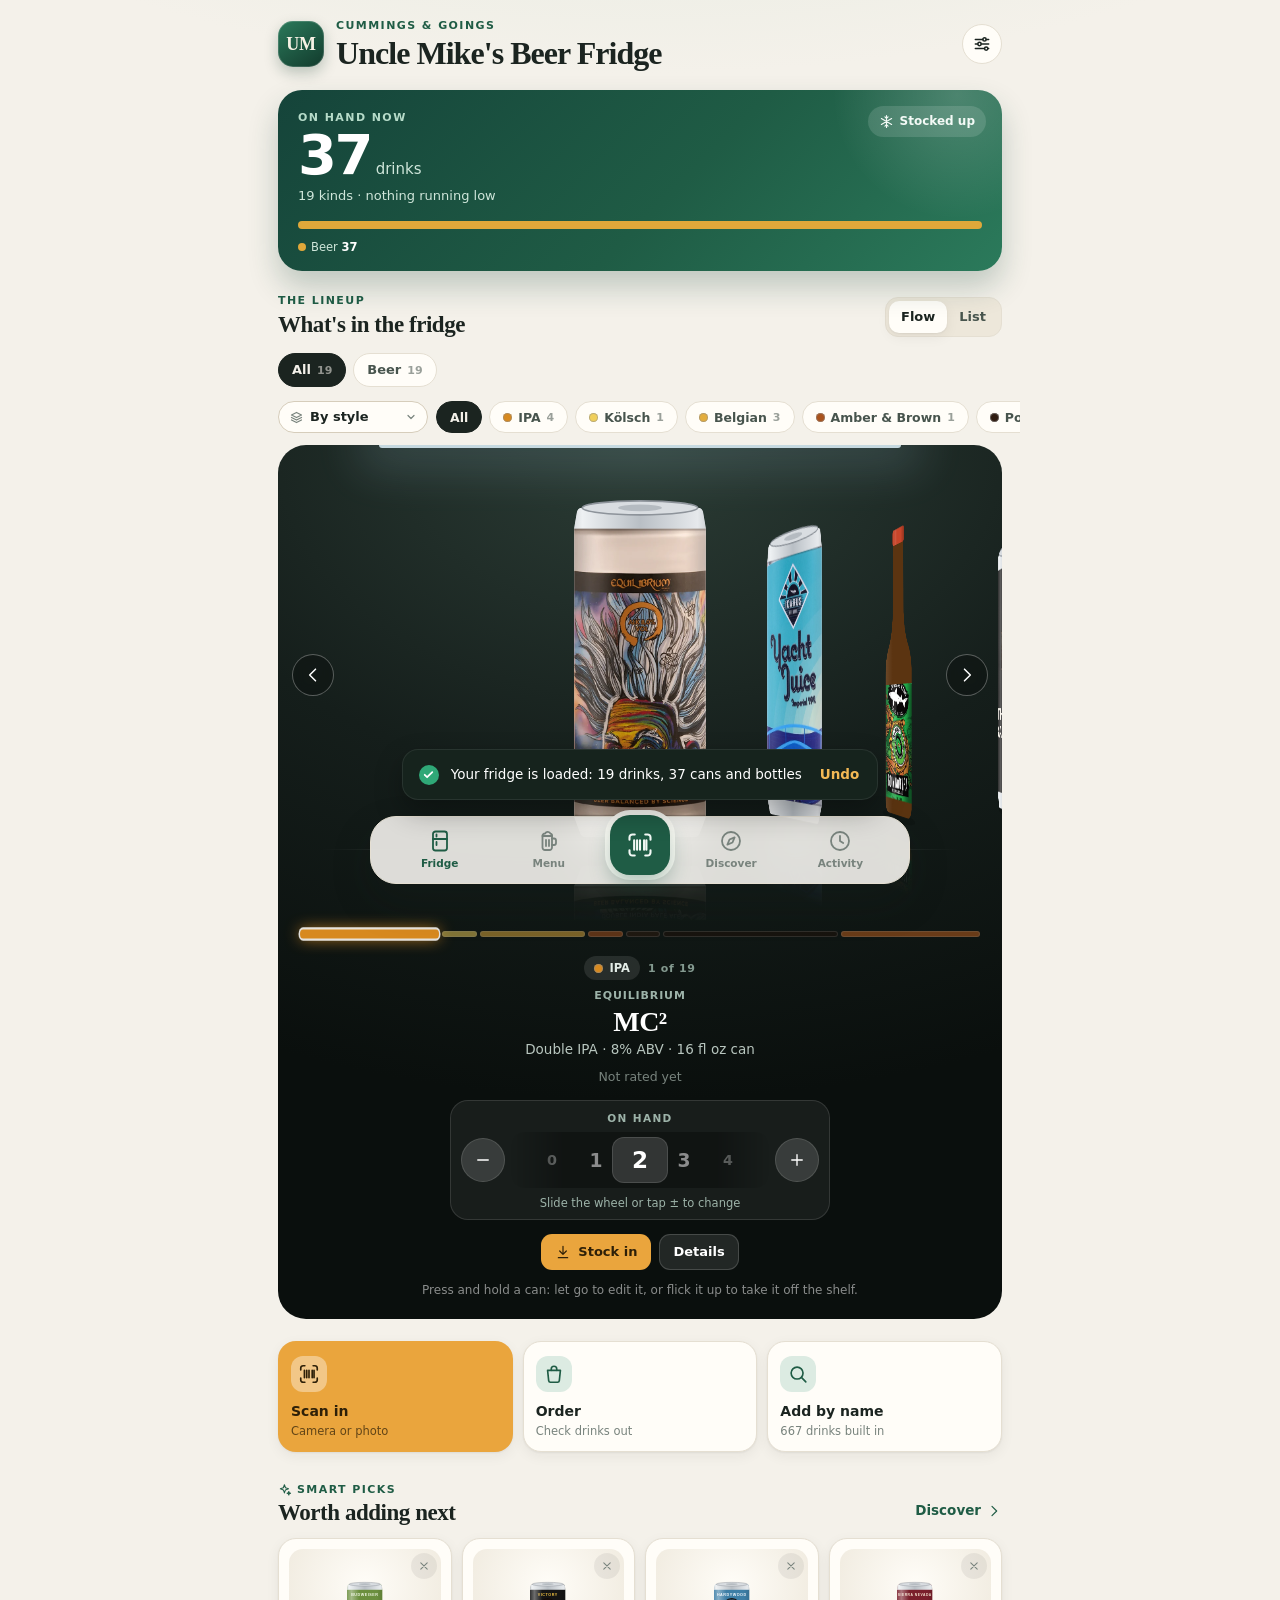
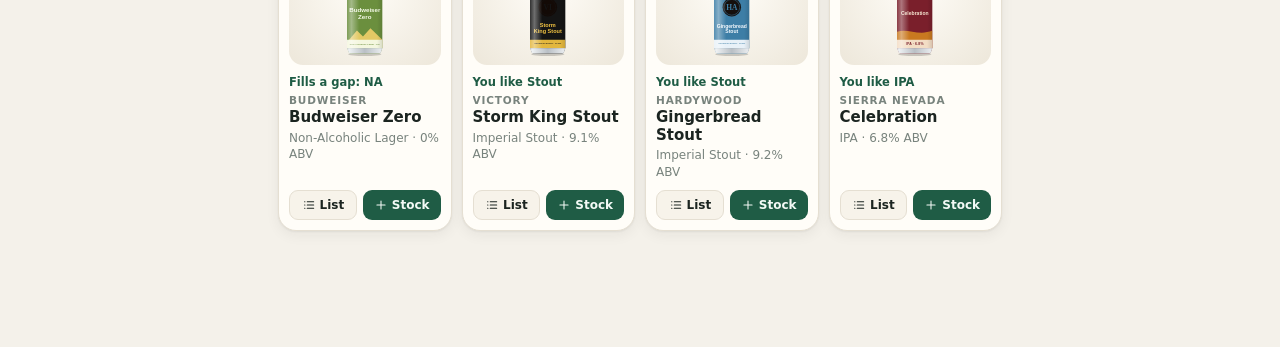
==== commit d6dafe6f: "Deploy 2026-11-26 16:08 UTC" ====
--- a/index.html
+++ b/index.html
@@ -127,7 +127,7 @@
                 <p class="count-note"></p>
               </div>
               <div class="cap-actions" id="inv-cap-actions"></div>
-              <p class="cap-hint">Press and hold a can, then flick it up to take it off the shelf.</p>
+              <p class="cap-hint">Press and hold a can: let go to edit it, or flick it up to take it off the shelf.</p>
             </div>
           </section>
           <div class="inventory-list" id="inventory-list"></div>
@@ -473,7 +473,7 @@
           <label class="field">State<input id="f-state" placeholder="ST" maxlength="2" autocomplete="off" /></label>
         </div>
         <div class="field-row" id="f-qty-row">
-          <label class="field">Adding now<input id="f-qty" type="number" inputmode="numeric" min="0" step="1" value="1" /></label>
+          <label class="field"><span id="f-qty-label">Adding now</span><input id="f-qty" type="number" inputmode="numeric" min="0" step="1" value="1" /></label>
           <label class="field">Low-stock alert at<input id="f-par" type="number" inputmode="numeric" min="0" step="1" placeholder="3" /></label>
         </div>
         <button class="btn btn-primary btn-block" type="submit" id="form-submit">Save</button>
